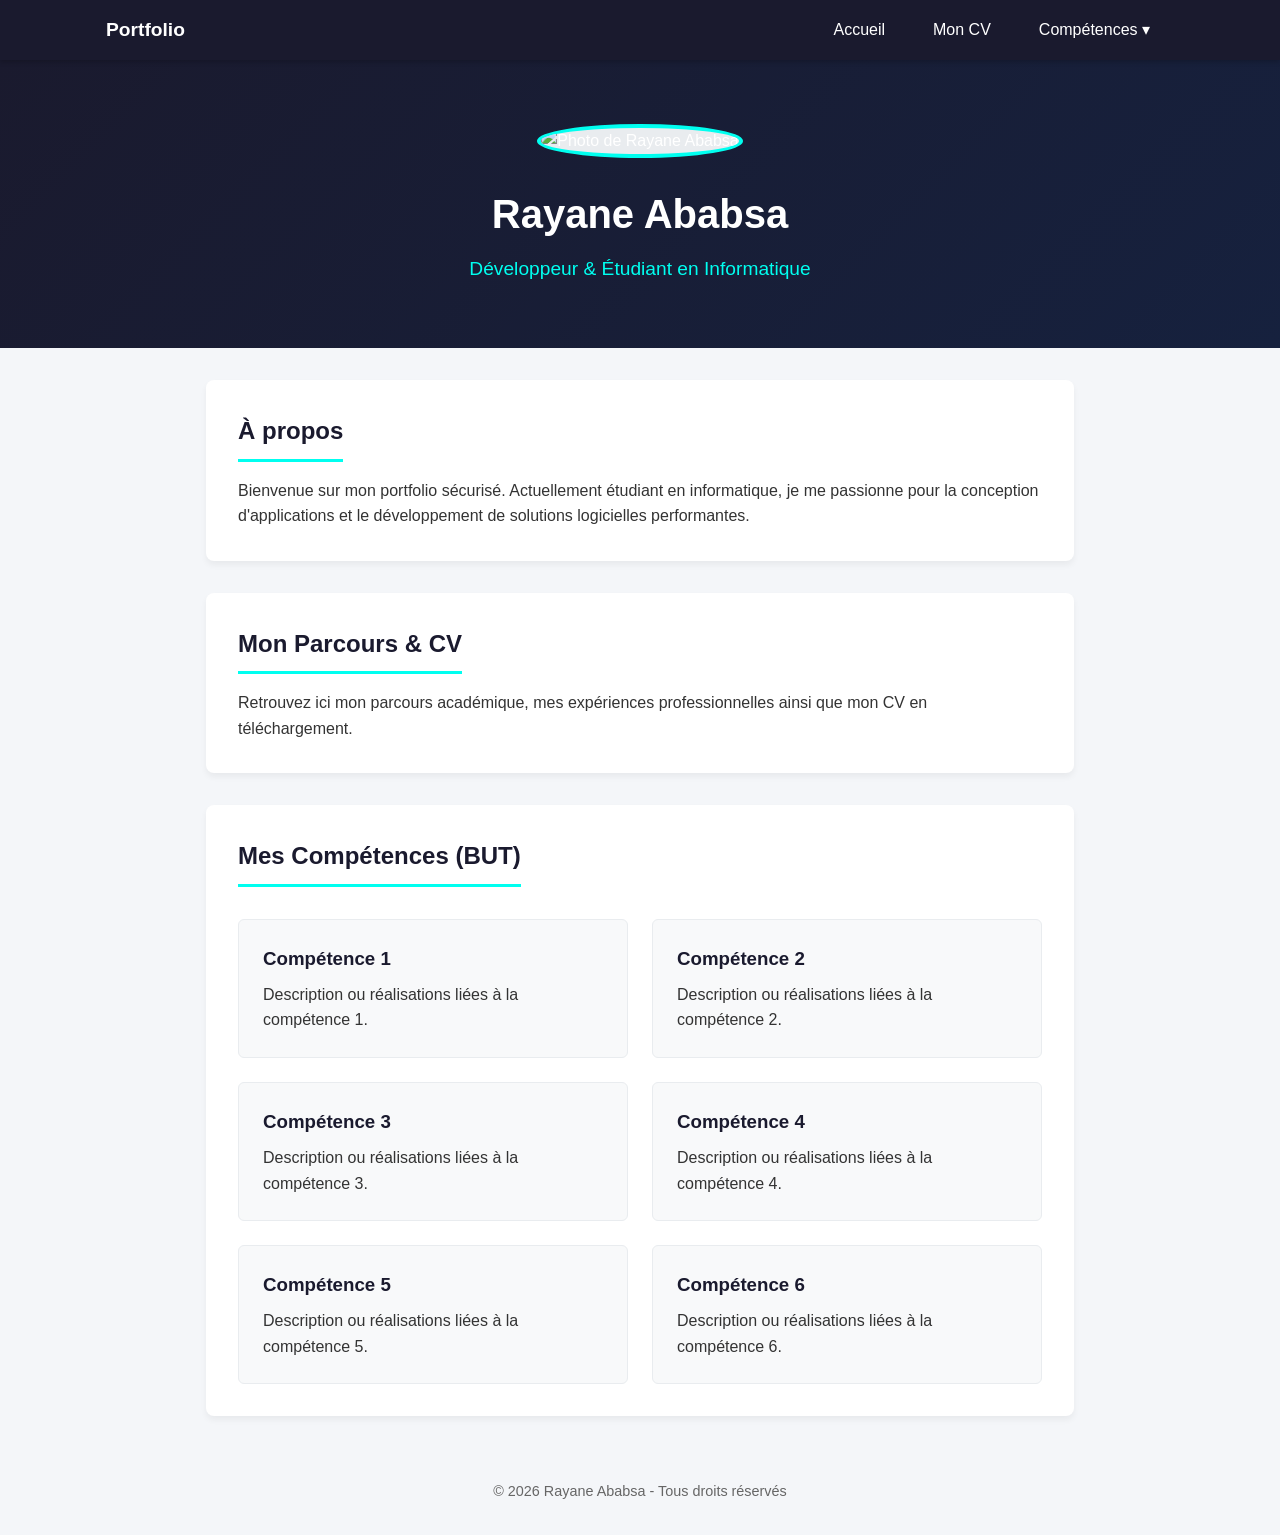
==== index.html @ 8d1926c7 "Add files via upload" ====
<!DOCTYPE html>
<html lang="fr">
<head>
    <meta charset="UTF-8">
    <meta name="viewport" content="width=device-width, initial-scale=1.0">
    <title>Mon Portfolio Sécurisé</title>

    <meta http-equiv="Content-Security-Policy" content="default-src 'self'; style-src 'self' 'unsafe-inline'">

    <style>
        /* --- Styles de base et reset --- */
        * {
            box-sizing: border-box;
            margin: 0;
            padding: 0;
            font-family: 'Segoe UI', Tahoma, Geneva, Verdana, sans-serif;
        }

        body {
            background-color: #f4f6f9;
            color: #333;
            line-height: 1.6;
            padding-top: 60px; /* Espace pour la barre de navigation fixe */
        }

        /* --- Barre de Navigation & Menu Déroulant --- */
        nav {
            background-color: #1a1a2e;
            position: fixed;
            top: 0;
            left: 0;
            width: 100%;
            z-index: 1000;
            box-shadow: 0 2px 5px rgba(0,0,0,0.2);
        }

        .nav-container {
            max-width: 1100px;
            margin: 0 auto;
            display: flex;
            justify-content: space-between;
            align-items: center;
            padding: 0 1rem;
            height: 60px;
        }

        .logo {
            color: #ffffff;
            font-weight: bold;
            font-size: 1.2rem;
            text-decoration: none;
        }

        .nav-links {
            list-style: none;
            display: flex;
            align-items: center;
        }

        .nav-links > li {
            position: relative;
        }

        .nav-links a {
            display: block;
            color: #ffffff;
            text-decoration: none;
            padding: 0 1.5rem;
            line-height: 60px;
            transition: background 0.3s;
        }

        .nav-links a:hover {
            background-color: #252542;
            color: #00fff0;
        }

        /* Style du Menu Déroulant (Dropdown) */
        .dropdown {
            position: relative;
        }

        .dropdown-menu {
            display: none;
            position: absolute;
            top: 100%;
            left: 0;
            background-color: #1a1a2e;
            min-width: 180px;
            list-style: none;
            box-shadow: 0 4px 8px rgba(0,0,0,0.2);
            border-bottom-left-radius: 4px;
            border-bottom-right-radius: 4px;
        }

        .dropdown-menu li a {
            line-height: 45px;
            padding: 0 1rem;
            border-bottom: 1px solid #252542;
        }

        .dropdown-menu li:last-child a {
            border-bottom: none;
        }

        /* Affichage au survol */
        .dropdown:hover .dropdown-menu {
            display: block;
        }

        /* --- En-tête (Header) --- */
        header {
            background: linear-gradient(135deg, #1a1a2e 0%, #16213e 100%);
            color: #ffffff;
            padding: 4rem 1rem;
            text-align: center;
        }

        header h1 {
            font-size: 2.5rem;
            margin-bottom: 0.5rem;
        }

        header p {
            color: #00fff0;
            font-size: 1.2rem;
            font-weight: 500;
        }

        /* --- Conteneur Principal --- */
        .container {
            max-width: 900px;
            margin: 2rem auto;
            padding: 0 1rem;
        }

        /* --- Sections --- */
        section {
            background: #ffffff;
            padding: 2rem;
            margin-bottom: 2rem;
            border-radius: 8px;
            box-shadow: 0 4px 6px rgba(0, 0, 0, 0.05);
        }

        section h2 {
            color: #1a1a2e;
            margin-bottom: 1rem;
            border-bottom: 3px solid #00fff0;
            padding-bottom: 0.5rem;
            display: inline-block;
        }

        /* --- Zone Image de Profil --- */
        .profile-zone {
            text-align: center;
            margin-bottom: 1.5rem;
        }

        .profile-img {
            width: 150px;
            height: 150px;
            border-radius: 50%;
            object-fit: cover;
            border: 4px solid #00fff0;
            background-color: #e9ecef;
        }

        /* --- Grille de Projets / Compétences --- */
        .projects-grid {
            display: grid;
            grid-template-columns: repeat(auto-fit, minmax(280px, 1fr));
            gap: 1.5rem;
            margin-top: 1rem;
        }

        .project-card {
            background: #f8f9fa;
            padding: 1.5rem;
            border-radius: 6px;
            border: 1px solid #e9ecef;
        }

        .project-card h3 {
            color: #1a1a2e;
            margin-bottom: 0.5rem;
        }

        /* --- Footer --- */
        footer {
            text-align: center;
            padding: 2rem;
            color: #666666;
            font-size: 0.9rem;
        }
    </style>
</head>
<body>

    <nav>
        <div class="nav-container">
            <a href="#" class="logo">Portfolio</a>
            <ul class="nav-links">
                <li><a href="#about">Accueil</a></li>
                <li><a href="#cv">Mon CV</a></li>
                <li class="dropdown">
                    <a href="#competences">Compétences ▾</a>
                    <ul class="dropdown-menu">
                        <li><a href="#comp1">Compétence 1</a></li>
                        <li><a href="#comp2">Compétence 2</a></li>
                        <li><a href="#comp3">Compétence 3</a></li>
                        <li><a href="#comp4">Compétence 4</a></li>
                        <li><a href="#comp5">Compétence 5</a></li>
                        <li><a href="#comp6">Compétence 6</a></li>
                    </ul>
                </li>
            </ul>
        </div>
    </nav>

    <header>
        <div class="profile-zone">
            <img src="avatar.png" alt="Photo de Rayane Ababsa" class="profile-img">
        </div>
        <h1>Rayane Ababsa</h1>
        <p>Développeur & Étudiant en Informatique</p>
    </header>

    <div class="container">
        
        <section id="about">
            <h2>À propos</h2>
            <p>Bienvenue sur mon portfolio sécurisé. Actuellement étudiant en informatique, je me passionne pour la conception d'applications et le développement de solutions logicielles performantes.</p>
        </section>

        <section id="cv">
            <h2>Mon Parcours & CV</h2>
            <p>Retrouvez ici mon parcours académique, mes expériences professionnelles ainsi que mon CV en téléchargement.</p>
        </section>

        <section id="competences">
            <h2>Mes Compétences (BUT)</h2>
            <div class="projects-grid">
                <div id="comp1" class="project-card">
                    <h3>Compétence 1</h3>
                    <p>Description ou réalisations liées à la compétence 1.</p>
                </div>
                <div id="comp2" class="project-card">
                    <h3>Compétence 2</h3>
                    <p>Description ou réalisations liées à la compétence 2.</p>
                </div>
                <div id="comp3" class="project-card">
                    <h3>Compétence 3</h3>
                    <p>Description ou réalisations liées à la compétence 3.</p>
                </div>
                <div id="comp4" class="project-card">
                    <h3>Compétence 4</h3>
                    <p>Description ou réalisations liées à la compétence 4.</p>
                </div>
                <div id="comp5" class="project-card">
                    <h3>Compétence 5</h3>
                    <p>Description ou réalisations liées à la compétence 5.</p>
                </div>
                <div id="comp6" class="project-card">
                    <h3>Compétence 6</h3>
                    <p>Description ou réalisations liées à la compétence 6.</p>
                </div>
            </div>
        </section>

    </div>

    <footer>
        <p>&copy; 2026 Rayane Ababsa - Tous droits réservés</p>
    </footer>

</body>
</html>
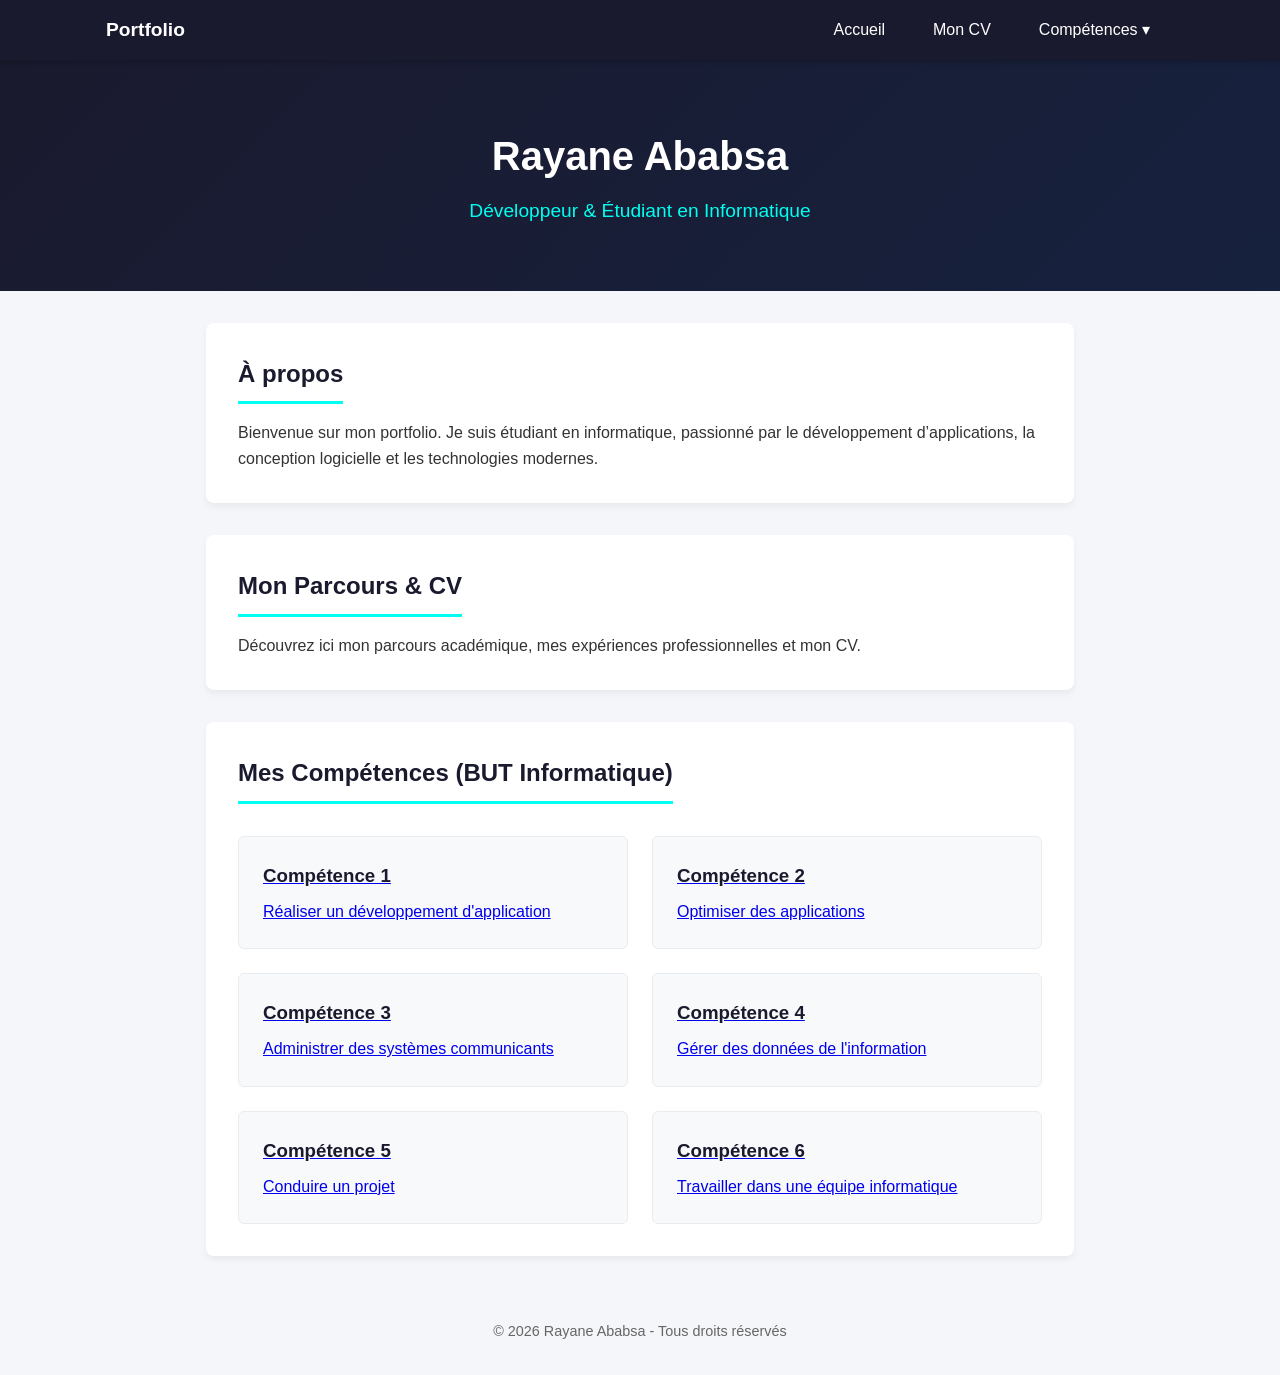
==== commit db9bcbf2: "Update index.html" ====
--- a/index.html
+++ b/index.html
@@ -3,12 +3,11 @@
 <head>
     <meta charset="UTF-8">
     <meta name="viewport" content="width=device-width, initial-scale=1.0">
-    <title>Mon Portfolio Sécurisé</title>
+    <title>Mon Portfolio</title>
 
     <meta http-equiv="Content-Security-Policy" content="default-src 'self'; style-src 'self' 'unsafe-inline'">
 
     <style>
-        /* --- Styles de base et reset --- */
         * {
             box-sizing: border-box;
             margin: 0;
@@ -20,10 +19,10 @@
             background-color: #f4f6f9;
             color: #333;
             line-height: 1.6;
-            padding-top: 60px; /* Espace pour la barre de navigation fixe */
-        }
-
-        /* --- Barre de Navigation & Menu Déroulant --- */
+            padding-top: 60px;
+        }
+
+        /* NAVBAR */
         nav {
             background-color: #1a1a2e;
             position: fixed;
@@ -75,11 +74,7 @@
             color: #00fff0;
         }
 
-        /* Style du Menu Déroulant (Dropdown) */
-        .dropdown {
-            position: relative;
-        }
-
+        /* DROPDOWN */
         .dropdown-menu {
             display: none;
             position: absolute;
@@ -93,22 +88,17 @@
             border-bottom-right-radius: 4px;
         }
 
+        .dropdown:hover .dropdown-menu {
+            display: block;
+        }
+
         .dropdown-menu li a {
             line-height: 45px;
             padding: 0 1rem;
             border-bottom: 1px solid #252542;
         }
 
-        .dropdown-menu li:last-child a {
-            border-bottom: none;
-        }
-
-        /* Affichage au survol */
-        .dropdown:hover .dropdown-menu {
-            display: block;
-        }
-
-        /* --- En-tête (Header) --- */
+        /* HEADER */
         header {
             background: linear-gradient(135deg, #1a1a2e 0%, #16213e 100%);
             color: #ffffff;
@@ -127,14 +117,14 @@
             font-weight: 500;
         }
 
-        /* --- Conteneur Principal --- */
+        /* CONTAINER */
         .container {
             max-width: 900px;
             margin: 2rem auto;
             padding: 0 1rem;
         }
 
-        /* --- Sections --- */
+        /* SECTIONS */
         section {
             background: #ffffff;
             padding: 2rem;
@@ -151,25 +141,10 @@
             display: inline-block;
         }
 
-        /* --- Zone Image de Profil --- */
-        .profile-zone {
-            text-align: center;
-            margin-bottom: 1.5rem;
-        }
-
-        .profile-img {
-            width: 150px;
-            height: 150px;
-            border-radius: 50%;
-            object-fit: cover;
-            border: 4px solid #00fff0;
-            background-color: #e9ecef;
-        }
-
-        /* --- Grille de Projets / Compétences --- */
+        /* COMPETENCE CARDS */
         .projects-grid {
             display: grid;
-            grid-template-columns: repeat(auto-fit, minmax(280px, 1fr));
+            grid-template-columns: repeat(auto-fit, minmax(260px, 1fr));
             gap: 1.5rem;
             margin-top: 1rem;
         }
@@ -179,6 +154,14 @@
             padding: 1.5rem;
             border-radius: 6px;
             border: 1px solid #e9ecef;
+            transition: transform 0.2s, box-shadow 0.2s;
+            cursor: pointer;
+        }
+
+        .project-card:hover {
+            transform: translateY(-5px);
+            box-shadow: 0 6px 12px rgba(0,0,0,0.1);
+            border-color: #00fff0;
         }
 
         .project-card h3 {
@@ -186,7 +169,12 @@
             margin-bottom: 0.5rem;
         }
 
-        /* --- Footer --- */
+        .project-card a {
+            text-decoration: none;
+            color: inherit;
+        }
+
+        /* FOOTER */
         footer {
             text-align: center;
             padding: 2rem;
@@ -195,6 +183,7 @@
         }
     </style>
 </head>
+
 <body>
 
     <nav>
@@ -206,12 +195,12 @@
                 <li class="dropdown">
                     <a href="#competences">Compétences ▾</a>
                     <ul class="dropdown-menu">
-                        <li><a href="#comp1">Compétence 1</a></li>
-                        <li><a href="#comp2">Compétence 2</a></li>
-                        <li><a href="#comp3">Compétence 3</a></li>
-                        <li><a href="#comp4">Compétence 4</a></li>
-                        <li><a href="#comp5">Compétence 5</a></li>
-                        <li><a href="#comp6">Compétence 6</a></li>
+                        <li><a href="competence1.html">Compétence 1</a></li>
+                        <li><a href="competence2.html">Compétence 2</a></li>
+                        <li><a href="competence3.html">Compétence 3</a></li>
+                        <li><a href="competence4.html">Compétence 4</a></li>
+                        <li><a href="competence5.html">Compétence 5</a></li>
+                        <li><a href="competence6.html">Compétence 6</a></li>
                     </ul>
                 </li>
             </ul>
@@ -219,52 +208,57 @@
     </nav>
 
     <header>
-        <div class="profile-zone">
-            <img src="avatar.png" alt="Photo de Rayane Ababsa" class="profile-img">
-        </div>
         <h1>Rayane Ababsa</h1>
         <p>Développeur & Étudiant en Informatique</p>
     </header>
 
     <div class="container">
-        
+
         <section id="about">
             <h2>À propos</h2>
-            <p>Bienvenue sur mon portfolio sécurisé. Actuellement étudiant en informatique, je me passionne pour la conception d'applications et le développement de solutions logicielles performantes.</p>
+            <p>Bienvenue sur mon portfolio. Je suis étudiant en informatique, passionné par le développement d’applications, la conception logicielle et les technologies modernes.</p>
         </section>
 
         <section id="cv">
             <h2>Mon Parcours & CV</h2>
-            <p>Retrouvez ici mon parcours académique, mes expériences professionnelles ainsi que mon CV en téléchargement.</p>
+            <p>Découvrez ici mon parcours académique, mes expériences professionnelles et mon CV.</p>
         </section>
 
         <section id="competences">
-            <h2>Mes Compétences (BUT)</h2>
+            <h2>Mes Compétences (BUT Informatique)</h2>
+
             <div class="projects-grid">
-                <div id="comp1" class="project-card">
+
+                <a href="competence1.html" class="project-card">
                     <h3>Compétence 1</h3>
-                    <p>Description ou réalisations liées à la compétence 1.</p>
-                </div>
-                <div id="comp2" class="project-card">
+                    <p>Réaliser un développement d'application</p>
+                </a>
+
+                <a href="competence2.html" class="project-card">
                     <h3>Compétence 2</h3>
-                    <p>Description ou réalisations liées à la compétence 2.</p>
-                </div>
-                <div id="comp3" class="project-card">
+                    <p>Optimiser des applications</p>
+                </a>
+
+                <a href="competence3.html" class="project-card">
                     <h3>Compétence 3</h3>
-                    <p>Description ou réalisations liées à la compétence 3.</p>
-                </div>
-                <div id="comp4" class="project-card">
+                    <p>Administrer des systèmes communicants</p>
+                </a>
+
+                <a href="competence4.html" class="project-card">
                     <h3>Compétence 4</h3>
-                    <p>Description ou réalisations liées à la compétence 4.</p>
-                </div>
-                <div id="comp5" class="project-card">
+                    <p>Gérer des données de l'information</p>
+                </a>
+
+                <a href="competence5.html" class="project-card">
                     <h3>Compétence 5</h3>
-                    <p>Description ou réalisations liées à la compétence 5.</p>
-                </div>
-                <div id="comp6" class="project-card">
+                    <p>Conduire un projet</p>
+                </a>
+
+                <a href="competence6.html" class="project-card">
                     <h3>Compétence 6</h3>
-                    <p>Description ou réalisations liées à la compétence 6.</p>
-                </div>
+                    <p>Travailler dans une équipe informatique</p>
+                </a>
+
             </div>
         </section>
 
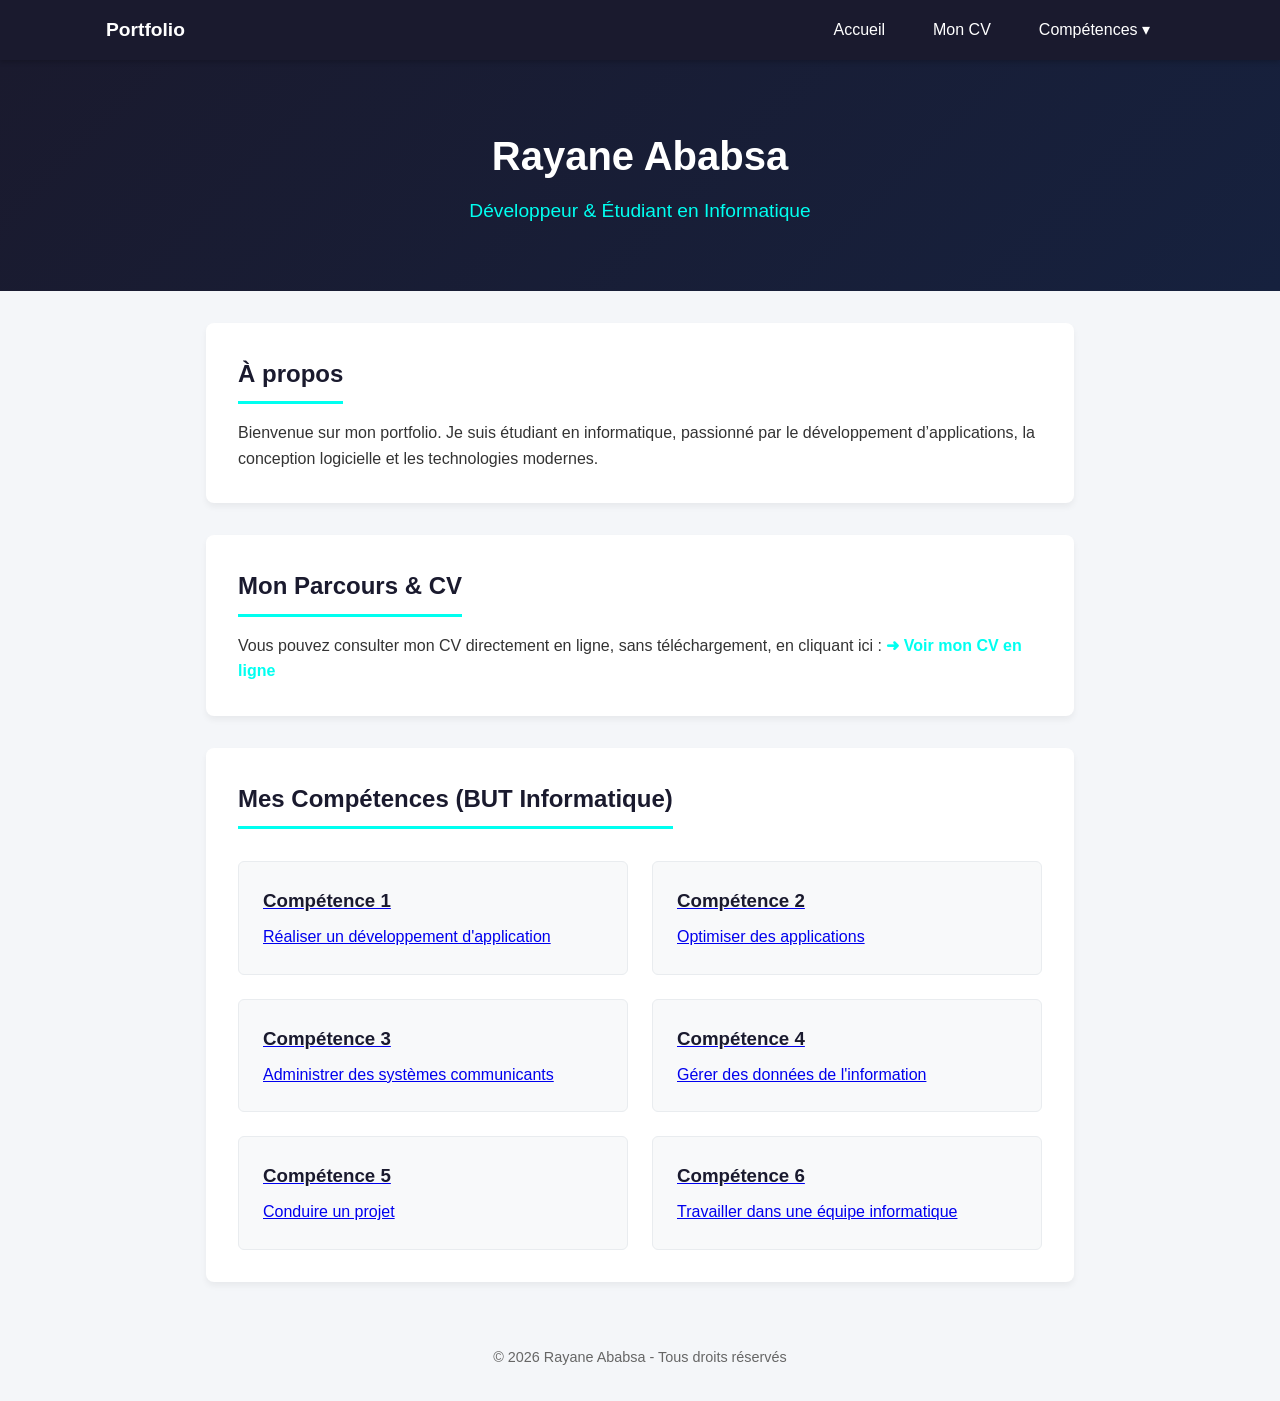
==== commit 92eed043: "Update index.html" ====
--- a/index.html
+++ b/index.html
@@ -191,7 +191,7 @@
             <a href="#" class="logo">Portfolio</a>
             <ul class="nav-links">
                 <li><a href="#about">Accueil</a></li>
-                <li><a href="#cv">Mon CV</a></li>
+                <li><a href="cv.html">Mon CV</a></li>
                 <li class="dropdown">
                     <a href="#competences">Compétences ▾</a>
                     <ul class="dropdown-menu">
@@ -218,11 +218,16 @@
             <h2>À propos</h2>
             <p>Bienvenue sur mon portfolio. Je suis étudiant en informatique, passionné par le développement d’applications, la conception logicielle et les technologies modernes.</p>
         </section>
-
-        <section id="cv">
-            <h2>Mon Parcours & CV</h2>
-            <p>Découvrez ici mon parcours académique, mes expériences professionnelles et mon CV.</p>
-        </section>
+<section id="cv">
+    <h2>Mon Parcours & CV</h2>
+    <p>
+        Vous pouvez consulter mon CV directement en ligne, sans téléchargement, en cliquant ici :
+        <a href="cv.html" style="color:#00fff0; font-weight:bold; text-decoration:none;">
+            ➜ Voir mon CV en ligne
+        </a>
+    </p>
+</section>
+
 
         <section id="competences">
             <h2>Mes Compétences (BUT Informatique)</h2>
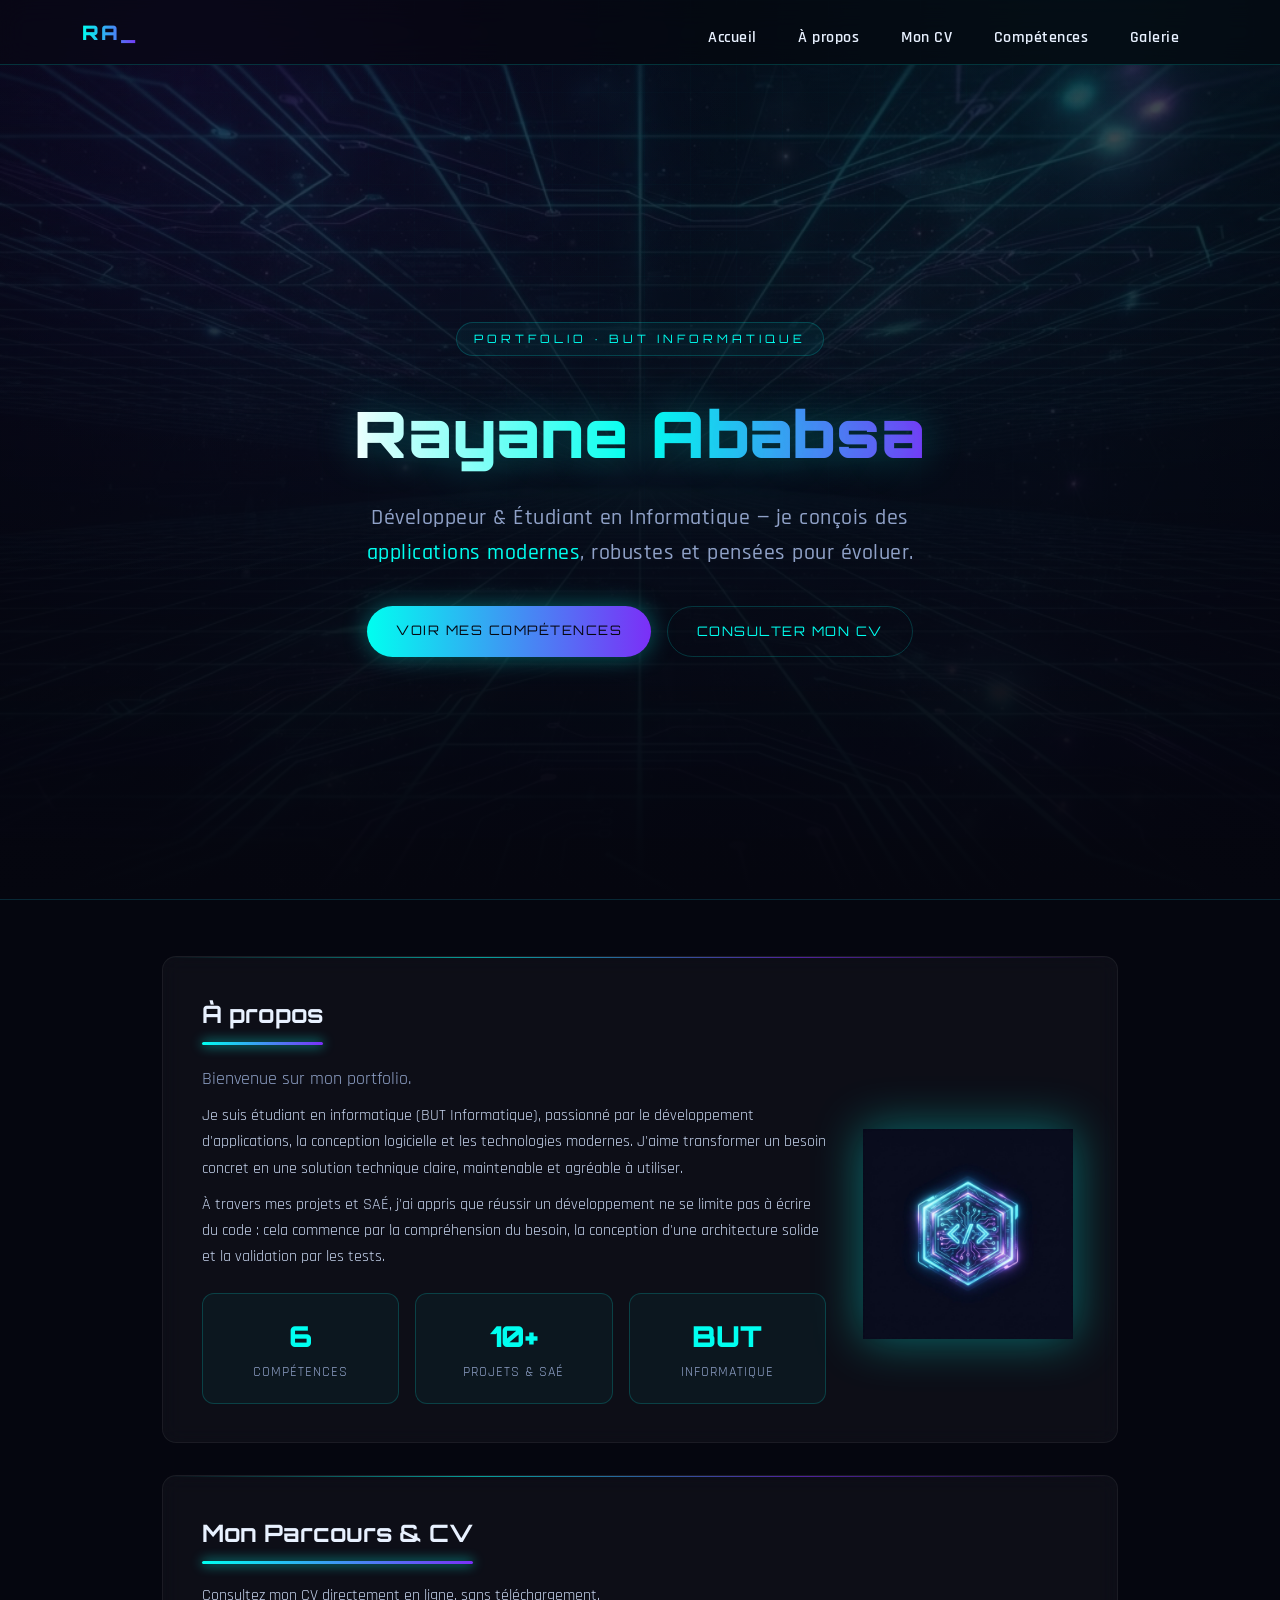
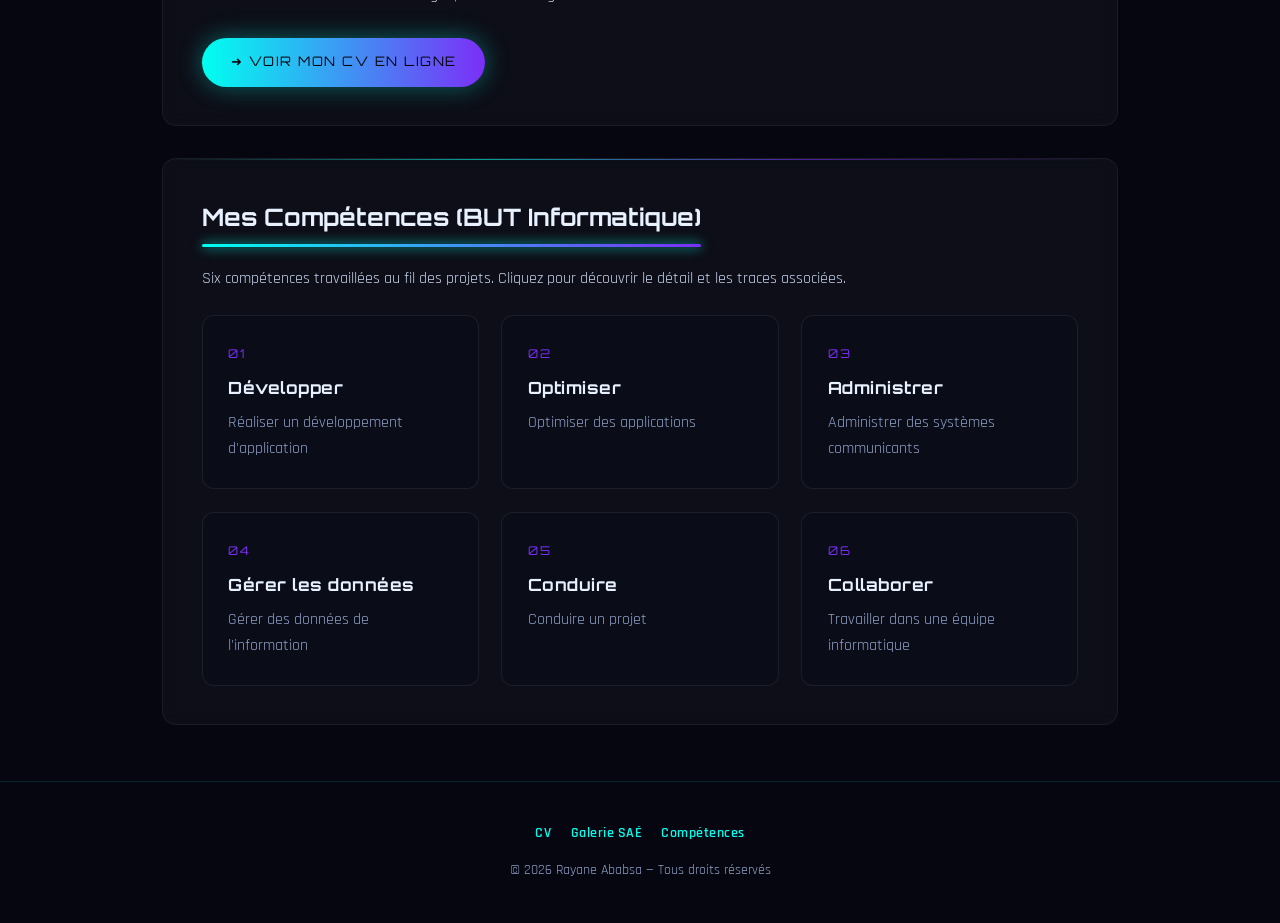
==== commit 37c0ace0: "Redesign portfolio with futuristic style, shared stylesheet, imagery, and deploy config" ====
--- a/index.html
+++ b/index.html
@@ -1,277 +1,131 @@
-<!DOCTYPE html>
-<html lang="fr">
-<head>
-    <meta charset="UTF-8">
-    <meta name="viewport" content="width=device-width, initial-scale=1.0">
-    <title>Mon Portfolio</title>
-
-    <meta http-equiv="Content-Security-Policy" content="default-src 'self'; style-src 'self' 'unsafe-inline'">
-
-    <style>
-        * {
-            box-sizing: border-box;
-            margin: 0;
-            padding: 0;
-            font-family: 'Segoe UI', Tahoma, Geneva, Verdana, sans-serif;
-        }
-
-        body {
-            background-color: #f4f6f9;
-            color: #333;
-            line-height: 1.6;
-            padding-top: 60px;
-        }
-
-        /* NAVBAR */
-        nav {
-            background-color: #1a1a2e;
-            position: fixed;
-            top: 0;
-            left: 0;
-            width: 100%;
-            z-index: 1000;
-            box-shadow: 0 2px 5px rgba(0,0,0,0.2);
-        }
-
-        .nav-container {
-            max-width: 1100px;
-            margin: 0 auto;
-            display: flex;
-            justify-content: space-between;
-            align-items: center;
-            padding: 0 1rem;
-            height: 60px;
-        }
-
-        .logo {
-            color: #ffffff;
-            font-weight: bold;
-            font-size: 1.2rem;
-            text-decoration: none;
-        }
-
-        .nav-links {
-            list-style: none;
-            display: flex;
-            align-items: center;
-        }
-
-        .nav-links > li {
-            position: relative;
-        }
-
-        .nav-links a {
-            display: block;
-            color: #ffffff;
-            text-decoration: none;
-            padding: 0 1.5rem;
-            line-height: 60px;
-            transition: background 0.3s;
-        }
-
-        .nav-links a:hover {
-            background-color: #252542;
-            color: #00fff0;
-        }
-
-        /* DROPDOWN */
-        .dropdown-menu {
-            display: none;
-            position: absolute;
-            top: 100%;
-            left: 0;
-            background-color: #1a1a2e;
-            min-width: 180px;
-            list-style: none;
-            box-shadow: 0 4px 8px rgba(0,0,0,0.2);
-            border-bottom-left-radius: 4px;
-            border-bottom-right-radius: 4px;
-        }
-
-        .dropdown:hover .dropdown-menu {
-            display: block;
-        }
-
-        .dropdown-menu li a {
-            line-height: 45px;
-            padding: 0 1rem;
-            border-bottom: 1px solid #252542;
-        }
-
-        /* HEADER */
-        header {
-            background: linear-gradient(135deg, #1a1a2e 0%, #16213e 100%);
-            color: #ffffff;
-            padding: 4rem 1rem;
-            text-align: center;
-        }
-
-        header h1 {
-            font-size: 2.5rem;
-            margin-bottom: 0.5rem;
-        }
-
-        header p {
-            color: #00fff0;
-            font-size: 1.2rem;
-            font-weight: 500;
-        }
-
-        /* CONTAINER */
-        .container {
-            max-width: 900px;
-            margin: 2rem auto;
-            padding: 0 1rem;
-        }
-
-        /* SECTIONS */
-        section {
-            background: #ffffff;
-            padding: 2rem;
-            margin-bottom: 2rem;
-            border-radius: 8px;
-            box-shadow: 0 4px 6px rgba(0, 0, 0, 0.05);
-        }
-
-        section h2 {
-            color: #1a1a2e;
-            margin-bottom: 1rem;
-            border-bottom: 3px solid #00fff0;
-            padding-bottom: 0.5rem;
-            display: inline-block;
-        }
-
-        /* COMPETENCE CARDS */
-        .projects-grid {
-            display: grid;
-            grid-template-columns: repeat(auto-fit, minmax(260px, 1fr));
-            gap: 1.5rem;
-            margin-top: 1rem;
-        }
-
-        .project-card {
-            background: #f8f9fa;
-            padding: 1.5rem;
-            border-radius: 6px;
-            border: 1px solid #e9ecef;
-            transition: transform 0.2s, box-shadow 0.2s;
-            cursor: pointer;
-        }
-
-        .project-card:hover {
-            transform: translateY(-5px);
-            box-shadow: 0 6px 12px rgba(0,0,0,0.1);
-            border-color: #00fff0;
-        }
-
-        .project-card h3 {
-            color: #1a1a2e;
-            margin-bottom: 0.5rem;
-        }
-
-        .project-card a {
-            text-decoration: none;
-            color: inherit;
-        }
-
-        /* FOOTER */
-        footer {
-            text-align: center;
-            padding: 2rem;
-            color: #666666;
-            font-size: 0.9rem;
-        }
-    </style>
-</head>
-
-<body>
-
-    <nav>
-        <div class="nav-container">
-            <a href="#" class="logo">Portfolio</a>
-            <ul class="nav-links">
-                <li><a href="#about">Accueil</a></li>
-                <li><a href="cv.html">Mon CV</a></li>
-                <li class="dropdown">
-                    <a href="#competences">Compétences ▾</a>
-                    <ul class="dropdown-menu">
-                        <li><a href="competence1.html">Compétence 1</a></li>
-                        <li><a href="competence2.html">Compétence 2</a></li>
-                        <li><a href="competence3.html">Compétence 3</a></li>
-                        <li><a href="competence4.html">Compétence 4</a></li>
-                        <li><a href="competence5.html">Compétence 5</a></li>
-                        <li><a href="competence6.html">Compétence 6</a></li>
-                    </ul>
-                </li>
-            </ul>
-        </div>
-    </nav>
-
-    <header>
-        <h1>Rayane Ababsa</h1>
-        <p>Développeur & Étudiant en Informatique</p>
-    </header>
-
-    <div class="container">
-
-        <section id="about">
-            <h2>À propos</h2>
-            <p>Bienvenue sur mon portfolio. Je suis étudiant en informatique, passionné par le développement d’applications, la conception logicielle et les technologies modernes.</p>
-        </section>
-<section id="cv">
-    <h2>Mon Parcours & CV</h2>
-    <p>
-        Vous pouvez consulter mon CV directement en ligne, sans téléchargement, en cliquant ici :
-        <a href="cv.html" style="color:#00fff0; font-weight:bold; text-decoration:none;">
-            ➜ Voir mon CV en ligne
-        </a>
-    </p>
-</section>
-
-
-        <section id="competences">
-            <h2>Mes Compétences (BUT Informatique)</h2>
-
-            <div class="projects-grid">
-
-                <a href="competence1.html" class="project-card">
-                    <h3>Compétence 1</h3>
-                    <p>Réaliser un développement d'application</p>
-                </a>
-
-                <a href="competence2.html" class="project-card">
-                    <h3>Compétence 2</h3>
-                    <p>Optimiser des applications</p>
-                </a>
-
-                <a href="competence3.html" class="project-card">
-                    <h3>Compétence 3</h3>
-                    <p>Administrer des systèmes communicants</p>
-                </a>
-
-                <a href="competence4.html" class="project-card">
-                    <h3>Compétence 4</h3>
-                    <p>Gérer des données de l'information</p>
-                </a>
-
-                <a href="competence5.html" class="project-card">
-                    <h3>Compétence 5</h3>
-                    <p>Conduire un projet</p>
-                </a>
-
-                <a href="competence6.html" class="project-card">
-                    <h3>Compétence 6</h3>
-                    <p>Travailler dans une équipe informatique</p>
-                </a>
-
-            </div>
-        </section>
-
-    </div>
-
-    <footer>
-        <p>&copy; 2026 Rayane Ababsa - Tous droits réservés</p>
-    </footer>
-
-</body>
-</html>
+<!DOCTYPE html>
+<html lang="fr">
+<head>
+    <meta charset="UTF-8">
+    <meta name="viewport" content="width=device-width, initial-scale=1.0">
+    <title>Rayane Ababsa — Portfolio | Développeur & Étudiant en Informatique</title>
+    <meta name="description" content="Portfolio de Rayane Ababsa, étudiant en BUT Informatique passionné par le développement d'applications, l'optimisation et les technologies modernes.">
+    <meta name="theme-color" content="#05060f">
+    <meta name="author" content="Rayane Ababsa">
+
+    <meta property="og:title" content="Rayane Ababsa — Portfolio">
+    <meta property="og:description" content="Développeur & Étudiant en Informatique — projets, compétences et CV.">
+    <meta property="og:type" content="website">
+
+    <link rel="stylesheet" href="style.css">
+</head>
+
+<body>
+
+    <nav>
+        <div class="nav-container">
+            <a href="index.html" class="logo">RA_</a>
+            <ul class="nav-links">
+                <li><a href="#hero">Accueil</a></li>
+                <li><a href="#about">À propos</a></li>
+                <li><a href="cv.html">Mon CV</a></li>
+                <li class="dropdown">
+                    <a href="#competences">Compétences</a>
+                    <ul class="dropdown-menu">
+                        <li><a href="competence1.html">1 · Développer</a></li>
+                        <li><a href="competence2.html">2 · Optimiser</a></li>
+                        <li><a href="competence3.html">3 · Administrer</a></li>
+                        <li><a href="competence4.html">4 · Gérer les données</a></li>
+                        <li><a href="competence5.html">5 · Conduire un projet</a></li>
+                        <li><a href="competence6.html">6 · Travailler en équipe</a></li>
+                    </ul>
+                </li>
+                <li><a href="trace.html">Galerie</a></li>
+            </ul>
+        </div>
+    </nav>
+
+    <header class="hero" id="hero">
+        <span class="eyebrow">Portfolio · BUT Informatique</span>
+        <h1>Rayane Ababsa</h1>
+        <p class="subtitle">Développeur &amp; Étudiant en Informatique — je conçois des <span class="accent">applications modernes</span>, robustes et pensées pour évoluer.</p>
+        <div class="hero-cta">
+            <a href="#competences" class="btn btn-primary">Voir mes compétences</a>
+            <a href="cv.html" class="btn btn-ghost">Consulter mon CV</a>
+        </div>
+    </header>
+
+    <div class="container">
+
+        <section id="about" class="reveal">
+            <h2>À propos</h2>
+            <div class="about-flex">
+                <div class="about-text">
+                    <p class="lead">Bienvenue sur mon portfolio.</p>
+                    <p>Je suis étudiant en informatique (BUT Informatique), passionné par le développement d'applications, la conception logicielle et les technologies modernes. J'aime transformer un besoin concret en une solution technique claire, maintenable et agréable à utiliser.</p>
+                    <p>À travers mes projets et SAÉ, j'ai appris que réussir un développement ne se limite pas à écrire du code : cela commence par la compréhension du besoin, la conception d'une architecture solide et la validation par les tests.</p>
+                    <div class="stats">
+                        <div class="stat"><div class="num">6</div><div class="lbl">Compétences</div></div>
+                        <div class="stat"><div class="num">10+</div><div class="lbl">Projets &amp; SAÉ</div></div>
+                        <div class="stat"><div class="num">BUT</div><div class="lbl">Informatique</div></div>
+                    </div>
+                </div>
+                <div class="about-media">
+                    <img src="assets/avatar-tech.png" alt="Emblème futuriste représentant le développement logiciel">
+                </div>
+            </div>
+        </section>
+
+        <section id="cv" class="reveal">
+            <h2>Mon Parcours &amp; CV</h2>
+            <p>Consultez mon CV directement en ligne, sans téléchargement.</p>
+            <a href="cv.html" class="btn btn-primary" style="margin-top:1.2rem;">➜ Voir mon CV en ligne</a>
+        </section>
+
+        <section id="competences" class="reveal">
+            <h2>Mes Compétences (BUT Informatique)</h2>
+            <p>Six compétences travaillées au fil des projets. Cliquez pour découvrir le détail et les traces associées.</p>
+
+            <div class="projects-grid">
+                <a href="competence1.html" class="project-card">
+                    <span class="num-tag">01</span>
+                    <h3>Développer</h3>
+                    <p>Réaliser un développement d'application</p>
+                </a>
+                <a href="competence2.html" class="project-card">
+                    <span class="num-tag">02</span>
+                    <h3>Optimiser</h3>
+                    <p>Optimiser des applications</p>
+                </a>
+                <a href="competence3.html" class="project-card">
+                    <span class="num-tag">03</span>
+                    <h3>Administrer</h3>
+                    <p>Administrer des systèmes communicants</p>
+                </a>
+                <a href="competence4.html" class="project-card">
+                    <span class="num-tag">04</span>
+                    <h3>Gérer les données</h3>
+                    <p>Gérer des données de l'information</p>
+                </a>
+                <a href="competence5.html" class="project-card">
+                    <span class="num-tag">05</span>
+                    <h3>Conduire</h3>
+                    <p>Conduire un projet</p>
+                </a>
+                <a href="competence6.html" class="project-card">
+                    <span class="num-tag">06</span>
+                    <h3>Collaborer</h3>
+                    <p>Travailler dans une équipe informatique</p>
+                </a>
+            </div>
+        </section>
+
+    </div>
+
+    <footer>
+        <div class="socials">
+            <a href="cv.html">CV</a>
+            <a href="trace.html">Galerie SAÉ</a>
+            <a href="#competences">Compétences</a>
+        </div>
+        <p>&copy; 2026 Rayane Ababsa — Tous droits réservés</p>
+    </footer>
+
+    <script src="script.js"></script>
+</body>
+</html>
--- a/style.css
+++ b/style.css
@@ -0,0 +1,530 @@
+/* =========================================================
+   PORTFOLIO RAYANE ABABSA — THEME FUTURISTE
+   Feuille de style partagée par toutes les pages
+   ========================================================= */
+
+@import url('https://fonts.googleapis.com/css2?family=Orbitron:wght@500;700;900&family=Rajdhani:wght@400;500;600;700&display=swap');
+
+:root {
+    --bg:        #05060f;
+    --bg-2:      #0a0c1c;
+    --panel:     rgba(255, 255, 255, 0.035);
+    --panel-brd: rgba(0, 255, 240, 0.18);
+    --cyan:      #00fff0;
+    --purple:    #7b2ff7;
+    --pink:      #ff2bd6;
+    --text:      #e8f1ff;
+    --muted:     #8fa1c7;
+    --radius:    14px;
+    --nav-h:     64px;
+}
+
+* {
+    box-sizing: border-box;
+    margin: 0;
+    padding: 0;
+    font-family: 'Rajdhani', 'Segoe UI', Tahoma, sans-serif;
+}
+
+html { scroll-behavior: smooth; }
+
+body {
+    background-color: var(--bg);
+    background-image:
+        radial-gradient(circle at 15% 10%, rgba(123, 47, 247, 0.18), transparent 40%),
+        radial-gradient(circle at 85% 0%, rgba(0, 255, 240, 0.12), transparent 45%),
+        linear-gradient(180deg, var(--bg) 0%, var(--bg-2) 100%);
+    background-attachment: fixed;
+    color: var(--text);
+    line-height: 1.65;
+    padding-top: var(--nav-h);
+    min-height: 100vh;
+    overflow-x: hidden;
+}
+
+/* Fond grille animée subtile */
+body::before {
+    content: "";
+    position: fixed;
+    inset: 0;
+    z-index: -1;
+    background-image:
+        linear-gradient(rgba(0, 255, 240, 0.04) 1px, transparent 1px),
+        linear-gradient(90deg, rgba(0, 255, 240, 0.04) 1px, transparent 1px);
+    background-size: 46px 46px;
+    mask-image: radial-gradient(circle at 50% 30%, #000 0%, transparent 80%);
+    -webkit-mask-image: radial-gradient(circle at 50% 30%, #000 0%, transparent 80%);
+    animation: gridpan 24s linear infinite;
+}
+
+@keyframes gridpan {
+    from { background-position: 0 0, 0 0; }
+    to   { background-position: 46px 46px, 46px 46px; }
+}
+
+a { color: var(--cyan); }
+
+/* ================= NAVBAR ================= */
+nav {
+    background: rgba(5, 6, 15, 0.72);
+    backdrop-filter: blur(14px);
+    -webkit-backdrop-filter: blur(14px);
+    border-bottom: 1px solid var(--panel-brd);
+    position: fixed;
+    top: 0;
+    left: 0;
+    width: 100%;
+    z-index: 1000;
+}
+
+.nav-container {
+    max-width: 1160px;
+    margin: 0 auto;
+    display: flex;
+    justify-content: space-between;
+    align-items: center;
+    padding: 0 1.4rem;
+    height: var(--nav-h);
+}
+
+.logo {
+    font-family: 'Orbitron', sans-serif;
+    font-weight: 900;
+    font-size: 1.25rem;
+    letter-spacing: 2px;
+    text-decoration: none;
+    background: linear-gradient(90deg, var(--cyan), var(--purple));
+    -webkit-background-clip: text;
+    background-clip: text;
+    -webkit-text-fill-color: transparent;
+}
+
+.nav-links {
+    list-style: none;
+    display: flex;
+    align-items: center;
+    gap: 0.3rem;
+}
+
+.nav-links > li { position: relative; }
+
+.nav-links a {
+    display: block;
+    color: var(--text);
+    text-decoration: none;
+    padding: 0 1.15rem;
+    line-height: var(--nav-h);
+    font-weight: 600;
+    letter-spacing: 0.5px;
+    transition: color 0.25s;
+}
+
+.nav-links a:hover { color: var(--cyan); }
+
+.nav-links > li > a::after {
+    content: "";
+    display: block;
+    height: 2px;
+    width: 0;
+    margin: -14px auto 0;
+    background: linear-gradient(90deg, var(--cyan), var(--purple));
+    transition: width 0.3s;
+    box-shadow: 0 0 8px var(--cyan);
+}
+.nav-links > li > a:hover::after { width: 60%; }
+
+/* DROPDOWN */
+.dropdown-menu {
+    display: none;
+    position: absolute;
+    top: 100%;
+    left: 0;
+    background: rgba(10, 12, 28, 0.96);
+    backdrop-filter: blur(14px);
+    -webkit-backdrop-filter: blur(14px);
+    min-width: 210px;
+    list-style: none;
+    border: 1px solid var(--panel-brd);
+    border-radius: 10px;
+    overflow: hidden;
+    box-shadow: 0 10px 30px rgba(0, 0, 0, 0.5);
+}
+.dropdown:hover .dropdown-menu { display: block; }
+.dropdown-menu li a {
+    line-height: 46px;
+    padding: 0 1.1rem;
+    border-bottom: 1px solid rgba(255, 255, 255, 0.05);
+}
+.dropdown-menu li a::after { display: none; }
+.dropdown-menu li:last-child a { border-bottom: none; }
+.dropdown-menu li a:hover { background: rgba(0, 255, 240, 0.08); }
+
+/* ================= HEADER / HERO ================= */
+header {
+    position: relative;
+    padding: 6rem 1.4rem 5rem;
+    text-align: center;
+    overflow: hidden;
+    border-bottom: 1px solid rgba(0, 255, 240, 0.12);
+}
+
+.hero {
+    min-height: calc(100vh - var(--nav-h));
+    display: flex;
+    flex-direction: column;
+    align-items: center;
+    justify-content: center;
+}
+
+header::before {
+    content: "";
+    position: absolute;
+    inset: 0;
+    background: url('assets/hero-bg.png') center/cover no-repeat;
+    opacity: 0.35;
+    z-index: -1;
+}
+header::after {
+    content: "";
+    position: absolute;
+    inset: 0;
+    background: linear-gradient(180deg, rgba(5,6,15,0.3) 0%, var(--bg) 100%);
+    z-index: -1;
+}
+
+.eyebrow {
+    display: inline-block;
+    font-family: 'Orbitron', sans-serif;
+    font-size: 0.72rem;
+    letter-spacing: 4px;
+    text-transform: uppercase;
+    color: var(--cyan);
+    border: 1px solid var(--panel-brd);
+    border-radius: 999px;
+    padding: 0.4rem 1.1rem;
+    margin-bottom: 1.6rem;
+    background: rgba(0, 255, 240, 0.05);
+}
+
+header h1 {
+    font-family: 'Orbitron', sans-serif;
+    font-size: clamp(2.2rem, 6vw, 4rem);
+    font-weight: 900;
+    letter-spacing: 1px;
+    margin-bottom: 0.8rem;
+    background: linear-gradient(90deg, #ffffff 0%, var(--cyan) 50%, var(--purple) 100%);
+    -webkit-background-clip: text;
+    background-clip: text;
+    -webkit-text-fill-color: transparent;
+    text-shadow: 0 0 40px rgba(0, 255, 240, 0.25);
+}
+
+header p.subtitle,
+header p {
+    color: var(--muted);
+    font-size: clamp(1rem, 2.4vw, 1.35rem);
+    font-weight: 500;
+    letter-spacing: 0.5px;
+    max-width: 640px;
+    margin: 0 auto;
+}
+header p .accent { color: var(--cyan); }
+
+.hero-cta {
+    display: flex;
+    gap: 1rem;
+    justify-content: center;
+    flex-wrap: wrap;
+    margin-top: 2.2rem;
+}
+
+/* ================= BUTTONS ================= */
+.btn {
+    display: inline-block;
+    font-family: 'Orbitron', sans-serif;
+    font-size: 0.82rem;
+    letter-spacing: 1.5px;
+    text-transform: uppercase;
+    text-decoration: none;
+    padding: 0.85rem 1.8rem;
+    border-radius: 999px;
+    cursor: pointer;
+    transition: transform 0.2s, box-shadow 0.3s;
+}
+.btn-primary {
+    color: #05060f;
+    background: linear-gradient(90deg, var(--cyan), var(--purple));
+    box-shadow: 0 0 24px rgba(0, 255, 240, 0.35);
+}
+.btn-primary:hover { transform: translateY(-3px); box-shadow: 0 0 36px rgba(123, 47, 247, 0.6); }
+.btn-ghost {
+    color: var(--cyan);
+    background: transparent;
+    border: 1px solid var(--panel-brd);
+}
+.btn-ghost:hover { transform: translateY(-3px); background: rgba(0, 255, 240, 0.08); }
+
+/* ================= CONTAINER ================= */
+.container {
+    max-width: 1000px;
+    margin: 3.5rem auto;
+    padding: 0 1.4rem;
+}
+.container.wide { max-width: 1160px; }
+
+/* ================= SECTIONS / GLASS PANELS ================= */
+section {
+    background: var(--panel);
+    backdrop-filter: blur(10px);
+    -webkit-backdrop-filter: blur(10px);
+    border: 1px solid rgba(255, 255, 255, 0.06);
+    padding: 2.4rem;
+    margin-bottom: 2rem;
+    border-radius: var(--radius);
+    position: relative;
+    overflow: hidden;
+}
+section::before {
+    content: "";
+    position: absolute;
+    top: 0; left: 0;
+    width: 100%;
+    height: 1px;
+    background: linear-gradient(90deg, transparent, var(--cyan), var(--purple), transparent);
+    opacity: 0.6;
+}
+
+section h2 {
+    font-family: 'Orbitron', sans-serif;
+    font-size: 1.5rem;
+    color: var(--text);
+    margin-bottom: 1.2rem;
+    padding-bottom: 0.6rem;
+    display: inline-block;
+    position: relative;
+}
+section h2::after {
+    content: "";
+    position: absolute;
+    bottom: 0; left: 0;
+    width: 100%;
+    height: 3px;
+    border-radius: 2px;
+    background: linear-gradient(90deg, var(--cyan), var(--purple));
+    box-shadow: 0 0 12px var(--cyan);
+}
+
+section h3 {
+    font-family: 'Orbitron', sans-serif;
+    font-size: 1.05rem;
+    margin: 1.8rem 0 0.6rem;
+    color: var(--cyan);
+    letter-spacing: 0.5px;
+}
+
+section p { color: #c6d4ee; margin-bottom: 0.6rem; }
+section p strong { color: var(--cyan); }
+
+.lead { font-size: 1.12rem; color: var(--muted); }
+
+/* ================= ABOUT LAYOUT ================= */
+.about-flex {
+    display: flex;
+    gap: 2rem;
+    align-items: center;
+    flex-wrap: wrap;
+}
+.about-flex .about-text { flex: 1 1 320px; }
+.about-flex .about-media {
+    flex: 0 0 220px;
+    display: flex;
+    justify-content: center;
+}
+.about-media img {
+    width: 210px;
+    height: 210px;
+    object-fit: contain;
+    filter: drop-shadow(0 0 24px rgba(0, 255, 240, 0.4));
+    animation: float 6s ease-in-out infinite;
+}
+@keyframes float {
+    0%,100% { transform: translateY(0); }
+    50%     { transform: translateY(-14px); }
+}
+
+/* ================= STAT BADGES ================= */
+.stats {
+    display: grid;
+    grid-template-columns: repeat(auto-fit, minmax(150px, 1fr));
+    gap: 1rem;
+    margin-top: 1.4rem;
+}
+.stat {
+    text-align: center;
+    padding: 1.2rem;
+    border-radius: 12px;
+    border: 1px solid var(--panel-brd);
+    background: rgba(0, 255, 240, 0.04);
+}
+.stat .num {
+    font-family: 'Orbitron', sans-serif;
+    font-size: 1.8rem;
+    font-weight: 900;
+    color: var(--cyan);
+}
+.stat .lbl { font-size: 0.85rem; color: var(--muted); letter-spacing: 1px; text-transform: uppercase; }
+
+/* ================= COMPETENCE CARDS ================= */
+.projects-grid {
+    display: grid;
+    grid-template-columns: repeat(auto-fit, minmax(270px, 1fr));
+    gap: 1.4rem;
+    margin-top: 1.4rem;
+}
+.project-card {
+    display: block;
+    background: rgba(10, 12, 28, 0.6);
+    padding: 1.6rem;
+    border-radius: 12px;
+    border: 1px solid rgba(255, 255, 255, 0.07);
+    transition: transform 0.25s, box-shadow 0.3s, border-color 0.3s;
+    text-decoration: none;
+    color: inherit;
+    position: relative;
+    overflow: hidden;
+}
+.project-card::after {
+    content: "";
+    position: absolute;
+    inset: -1px;
+    border-radius: 12px;
+    padding: 1px;
+    background: linear-gradient(135deg, var(--cyan), var(--purple));
+    -webkit-mask: linear-gradient(#fff 0 0) content-box, linear-gradient(#fff 0 0);
+    -webkit-mask-composite: xor;
+    mask-composite: exclude;
+    opacity: 0;
+    transition: opacity 0.3s;
+}
+.project-card:hover {
+    transform: translateY(-8px);
+    box-shadow: 0 16px 40px rgba(0, 255, 240, 0.15);
+}
+.project-card:hover::after { opacity: 1; }
+
+.project-card .num-tag {
+    font-family: 'Orbitron', sans-serif;
+    font-size: 0.75rem;
+    letter-spacing: 2px;
+    color: var(--purple);
+}
+.project-card h3 {
+    font-family: 'Orbitron', sans-serif;
+    color: var(--text);
+    font-size: 1.05rem;
+    margin: 0.4rem 0 0.5rem;
+}
+.project-card p { color: var(--muted); margin: 0; }
+
+/* ================= GALLERY (trace.html) ================= */
+.images-grid {
+    display: grid;
+    grid-template-columns: repeat(auto-fit, minmax(230px, 1fr));
+    gap: 1rem;
+    margin-top: 1.2rem;
+}
+.images-grid img {
+    width: 100%;
+    aspect-ratio: 4 / 3;
+    object-fit: cover;
+    border-radius: 10px;
+    border: 1px solid rgba(255, 255, 255, 0.08);
+    transition: transform 0.3s, box-shadow 0.3s, border-color 0.3s;
+    cursor: zoom-in;
+}
+.images-grid img:hover {
+    transform: scale(1.04);
+    border-color: var(--cyan);
+    box-shadow: 0 8px 30px rgba(0, 255, 240, 0.2);
+}
+
+/* ================= LINKS / BACK BUTTONS ================= */
+.competence-link,
+.back-btn {
+    display: inline-block;
+    margin-top: 1.4rem;
+    margin-right: 0.6rem;
+    padding: 0.7rem 1.4rem;
+    background: rgba(0, 255, 240, 0.06);
+    border: 1px solid var(--panel-brd);
+    color: var(--cyan);
+    text-decoration: none;
+    border-radius: 999px;
+    font-weight: 600;
+    letter-spacing: 0.5px;
+    transition: transform 0.2s, background 0.3s;
+}
+.competence-link:hover,
+.back-btn:hover {
+    transform: translateY(-3px);
+    background: rgba(0, 255, 240, 0.14);
+}
+
+/* Niveau de maîtrise badge */
+.mastery {
+    display: inline-block;
+    font-family: 'Orbitron', sans-serif;
+    font-size: 0.7rem;
+    letter-spacing: 1px;
+    text-transform: uppercase;
+    padding: 0.25rem 0.8rem;
+    border-radius: 999px;
+    background: linear-gradient(90deg, rgba(0,255,240,0.15), rgba(123,47,247,0.15));
+    border: 1px solid var(--panel-brd);
+    color: var(--cyan);
+    margin-bottom: 0.4rem;
+}
+
+/* ================= CV / PDF ================= */
+.pdf-container {
+    width: 100%;
+    max-width: 1000px;
+    margin: 2rem auto;
+    height: 85vh;
+    background: #000;
+    border-radius: var(--radius);
+    border: 1px solid var(--panel-brd);
+    overflow: hidden;
+    box-shadow: 0 0 50px rgba(0, 255, 240, 0.12);
+}
+.pdf-container iframe { width: 100%; height: 100%; border: none; }
+
+/* ================= FOOTER ================= */
+footer {
+    text-align: center;
+    padding: 2.5rem 1rem;
+    color: var(--muted);
+    font-size: 0.9rem;
+    border-top: 1px solid rgba(0, 255, 240, 0.12);
+    margin-top: 2rem;
+}
+footer .socials { margin-bottom: 0.8rem; display: flex; gap: 1.2rem; justify-content: center; }
+footer .socials a { color: var(--cyan); text-decoration: none; font-weight: 600; letter-spacing: 0.5px; }
+footer .socials a:hover { text-shadow: 0 0 12px var(--cyan); }
+
+/* ================= REVEAL ANIMATION ================= */
+.reveal { opacity: 0; transform: translateY(24px); transition: opacity 0.7s ease, transform 0.7s ease; }
+.reveal.visible { opacity: 1; transform: translateY(0); }
+
+@media (prefers-reduced-motion: reduce) {
+    *, body::before, .about-media img { animation: none !important; }
+    .reveal { opacity: 1; transform: none; transition: none; }
+    html { scroll-behavior: auto; }
+}
+
+/* ================= RESPONSIVE ================= */
+@media (max-width: 640px) {
+    .nav-links a { padding: 0 0.7rem; font-size: 0.9rem; }
+    section { padding: 1.6rem; }
+    .about-media { flex-basis: 100%; }
+}
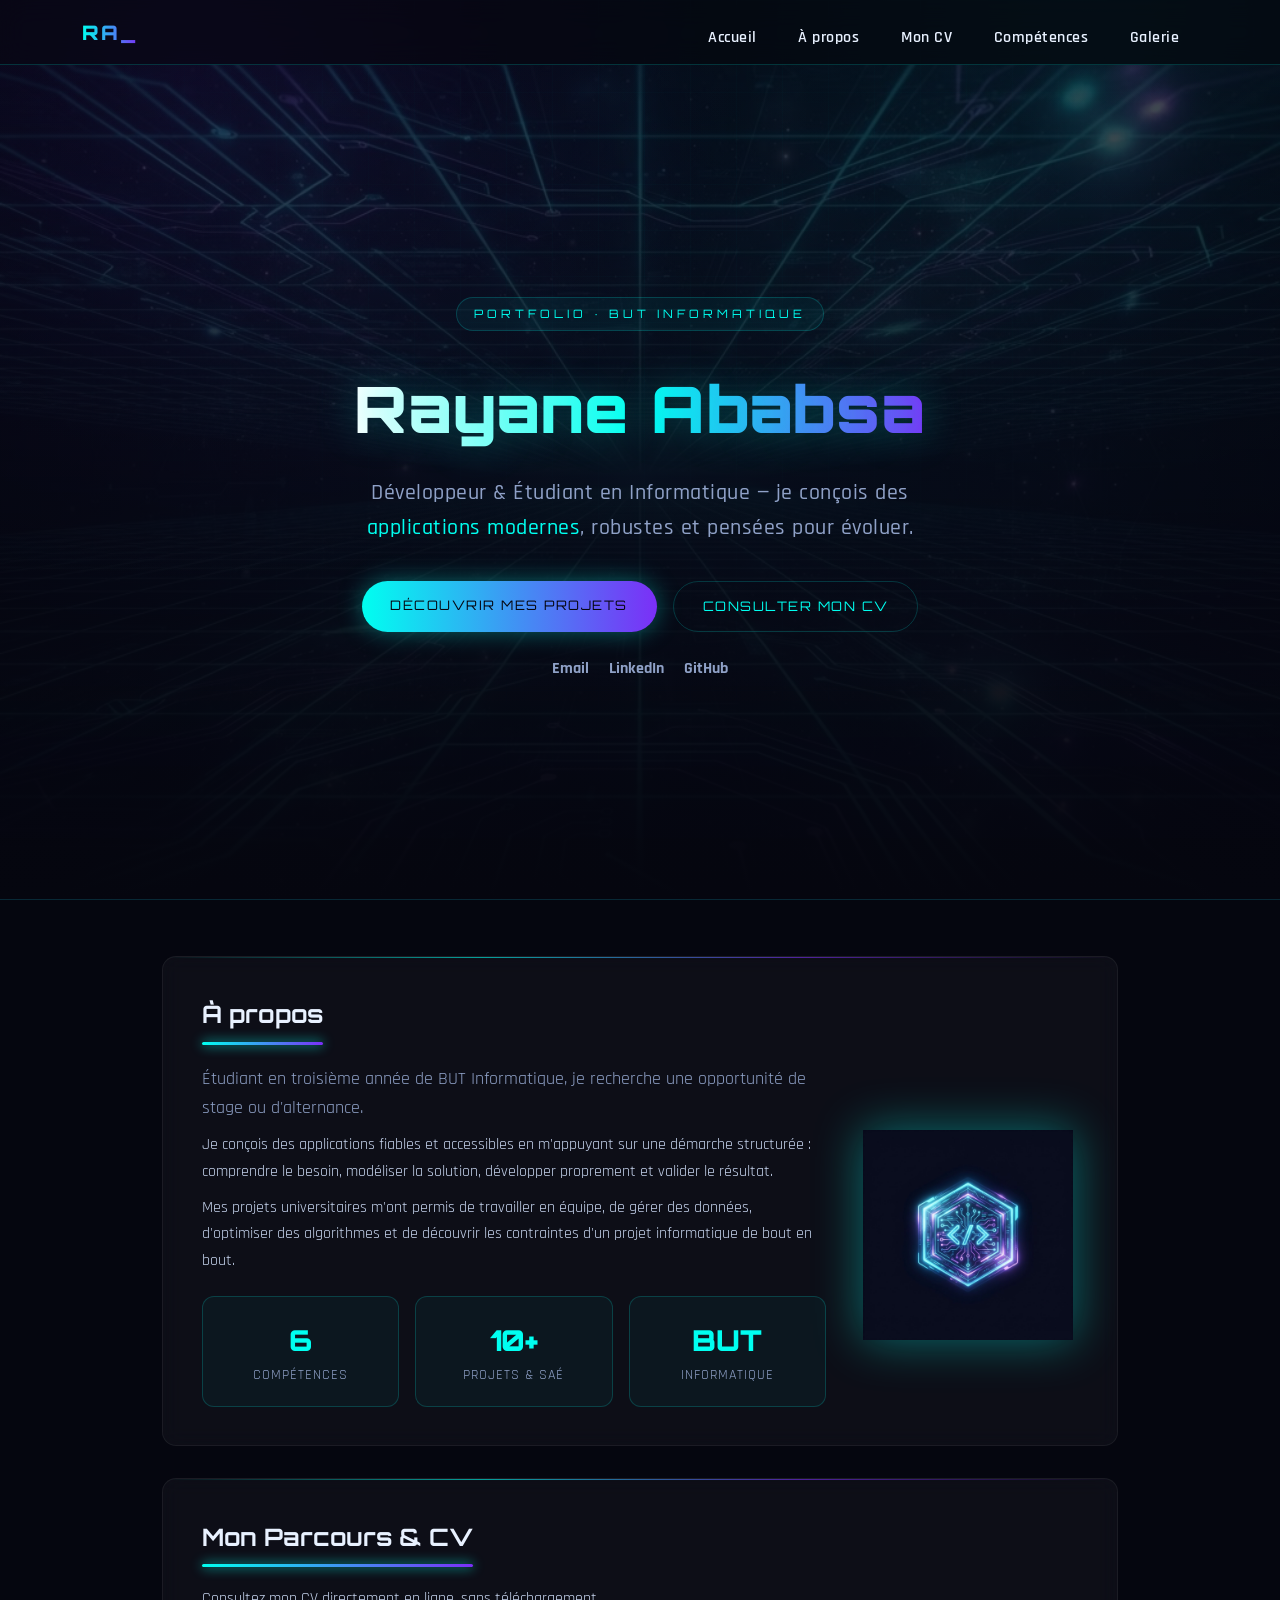
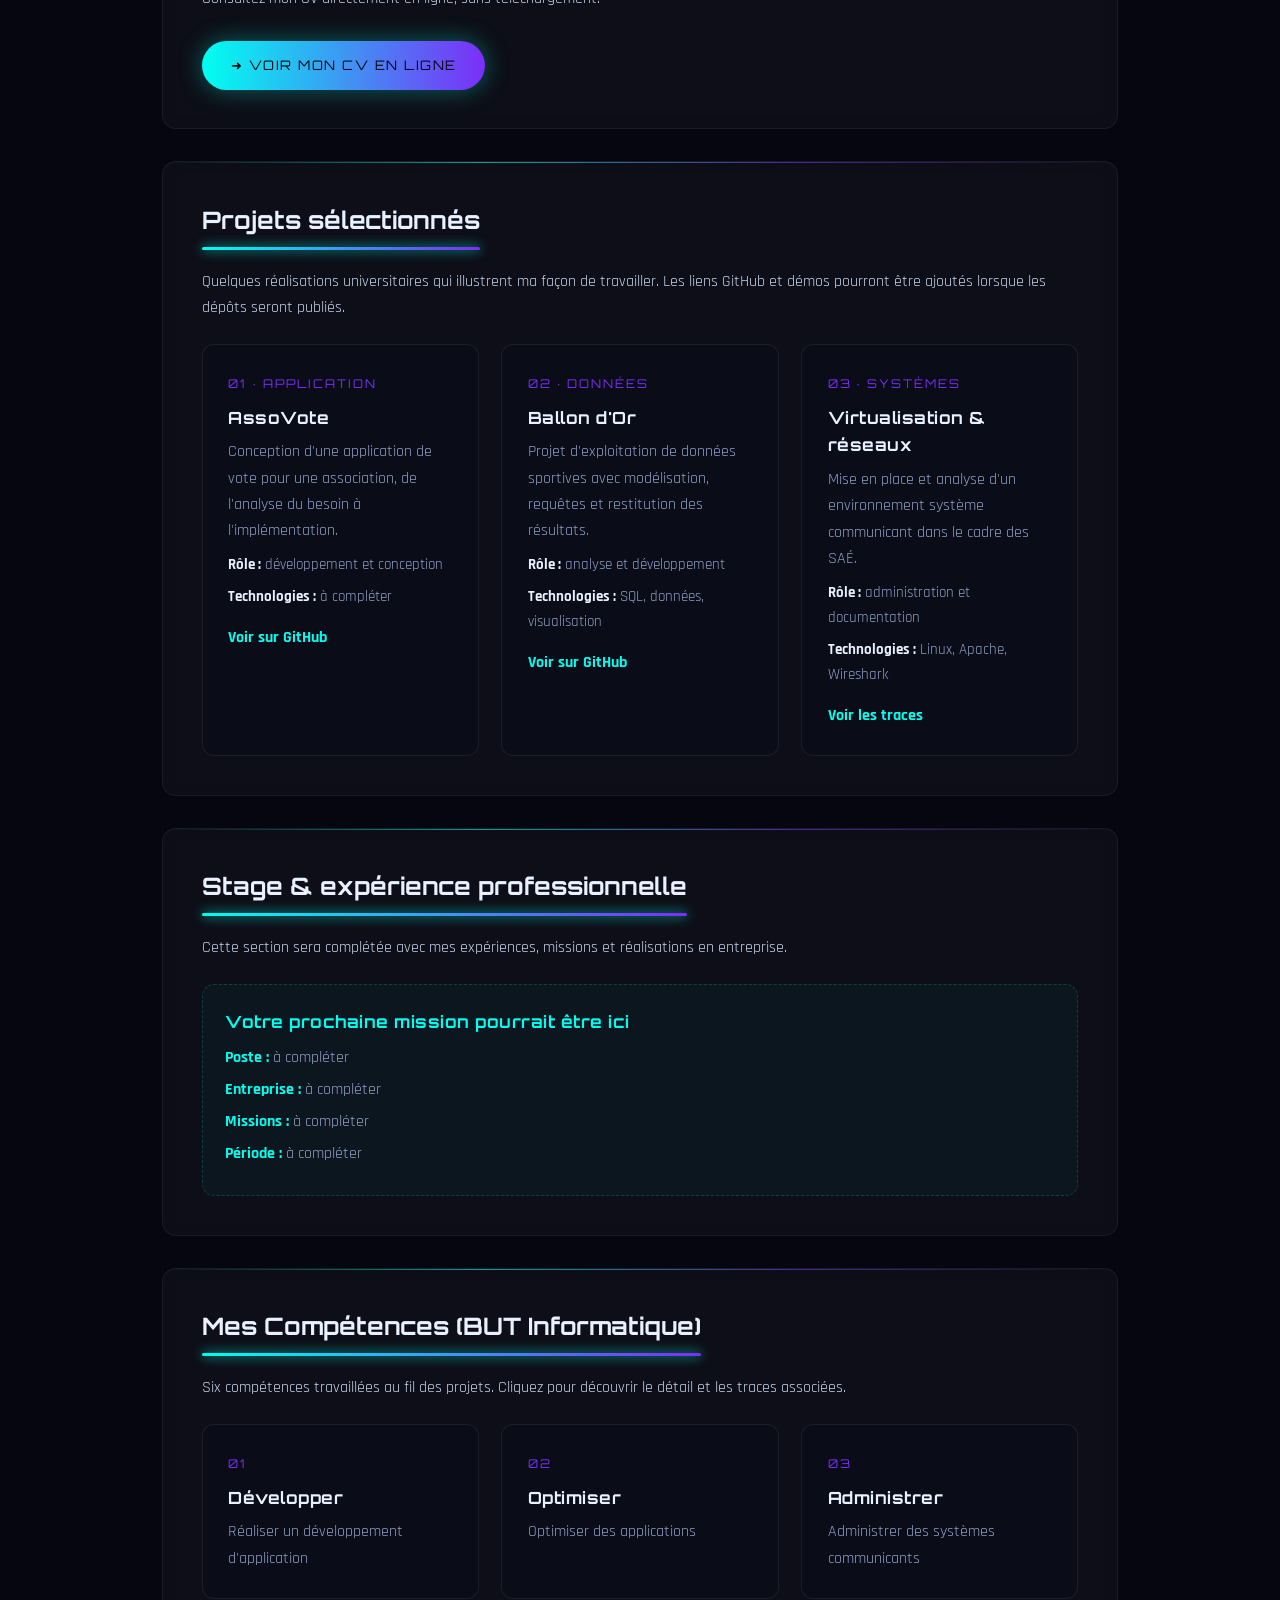
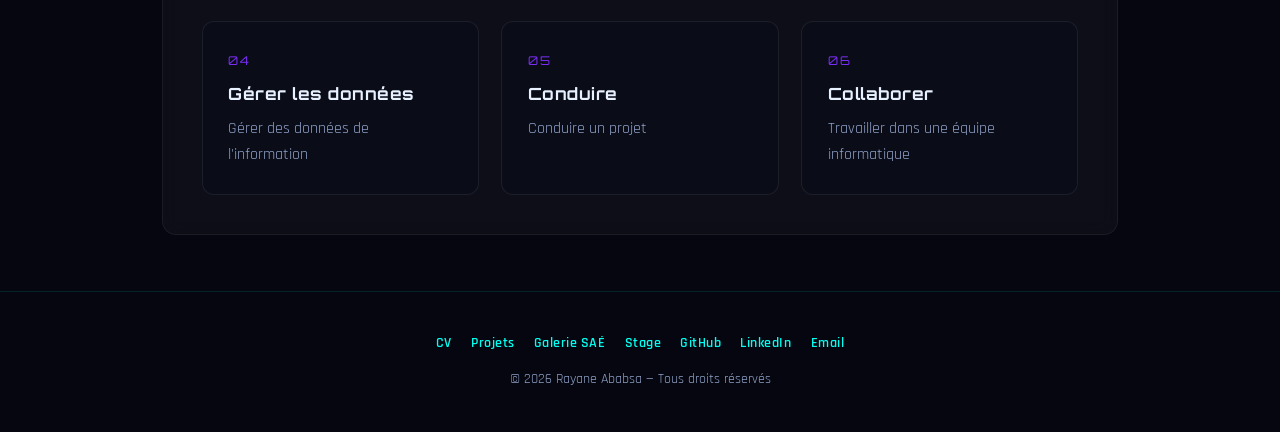
==== commit b3741173: "Add recruiter-focused portfolio sections" ====
--- a/index.html
+++ b/index.html
@@ -45,8 +45,13 @@
         <h1>Rayane Ababsa</h1>
         <p class="subtitle">Développeur &amp; Étudiant en Informatique — je conçois des <span class="accent">applications modernes</span>, robustes et pensées pour évoluer.</p>
         <div class="hero-cta">
-            <a href="#competences" class="btn btn-primary">Voir mes compétences</a>
+            <a href="#projets" class="btn btn-primary">Découvrir mes projets</a>
             <a href="cv.html" class="btn btn-ghost">Consulter mon CV</a>
+        </div>
+        <div class="contact-links" aria-label="Liens de contact">
+            <a href="mailto:rayaneababsa.pro.57@gmail.com">Email</a>
+            <a href="https://www.linkedin.com/in/rayane-ababsa-044199301" target="_blank" rel="noopener noreferrer">LinkedIn</a>
+            <a href="https://github.com/raracodkebab" target="_blank" rel="noopener noreferrer">GitHub</a>
         </div>
     </header>
 
@@ -56,9 +61,9 @@
             <h2>À propos</h2>
             <div class="about-flex">
                 <div class="about-text">
-                    <p class="lead">Bienvenue sur mon portfolio.</p>
-                    <p>Je suis étudiant en informatique (BUT Informatique), passionné par le développement d'applications, la conception logicielle et les technologies modernes. J'aime transformer un besoin concret en une solution technique claire, maintenable et agréable à utiliser.</p>
-                    <p>À travers mes projets et SAÉ, j'ai appris que réussir un développement ne se limite pas à écrire du code : cela commence par la compréhension du besoin, la conception d'une architecture solide et la validation par les tests.</p>
+                    <p class="lead">Étudiant en troisième année de BUT Informatique, je recherche une opportunité de stage ou d'alternance.</p>
+                    <p>Je conçois des applications fiables et accessibles en m'appuyant sur une démarche structurée : comprendre le besoin, modéliser la solution, développer proprement et valider le résultat.</p>
+                    <p>Mes projets universitaires m'ont permis de travailler en équipe, de gérer des données, d'optimiser des algorithmes et de découvrir les contraintes d'un projet informatique de bout en bout.</p>
                     <div class="stats">
                         <div class="stat"><div class="num">6</div><div class="lbl">Compétences</div></div>
                         <div class="stat"><div class="num">10+</div><div class="lbl">Projets &amp; SAÉ</div></div>
@@ -75,6 +80,49 @@
             <h2>Mon Parcours &amp; CV</h2>
             <p>Consultez mon CV directement en ligne, sans téléchargement.</p>
             <a href="cv.html" class="btn btn-primary" style="margin-top:1.2rem;">➜ Voir mon CV en ligne</a>
+        </section>
+
+        <section id="projets" class="reveal">
+            <h2>Projets sélectionnés</h2>
+            <p>Quelques réalisations universitaires qui illustrent ma façon de travailler. Les liens GitHub et démos pourront être ajoutés lorsque les dépôts seront publiés.</p>
+            <div class="projects-grid">
+                <article class="project-card project-detail">
+                    <span class="num-tag">01 · APPLICATION</span>
+                    <h3>AssoVote</h3>
+                    <p>Conception d'une application de vote pour une association, de l'analyse du besoin à l'implémentation.</p>
+                    <div class="project-meta"><strong>Rôle :</strong> développement et conception</div>
+                    <div class="project-meta"><strong>Technologies :</strong> à compléter</div>
+                    <a class="project-link" href="https://github.com/raracodkebab" target="_blank" rel="noopener noreferrer">Voir sur GitHub</a>
+                </article>
+                <article class="project-card project-detail">
+                    <span class="num-tag">02 · DONNÉES</span>
+                    <h3>Ballon d'Or</h3>
+                    <p>Projet d'exploitation de données sportives avec modélisation, requêtes et restitution des résultats.</p>
+                    <div class="project-meta"><strong>Rôle :</strong> analyse et développement</div>
+                    <div class="project-meta"><strong>Technologies :</strong> SQL, données, visualisation</div>
+                    <a class="project-link" href="https://github.com/raracodkebab" target="_blank" rel="noopener noreferrer">Voir sur GitHub</a>
+                </article>
+                <article class="project-card project-detail">
+                    <span class="num-tag">03 · SYSTÈMES</span>
+                    <h3>Virtualisation &amp; réseaux</h3>
+                    <p>Mise en place et analyse d'un environnement système communicant dans le cadre des SAÉ.</p>
+                    <div class="project-meta"><strong>Rôle :</strong> administration et documentation</div>
+                    <div class="project-meta"><strong>Technologies :</strong> Linux, Apache, Wireshark</div>
+                    <a class="project-link" href="trace.html#competence3">Voir les traces</a>
+                </article>
+            </div>
+        </section>
+
+        <section id="stage" class="reveal">
+            <h2>Stage &amp; expérience professionnelle</h2>
+            <p>Cette section sera complétée avec mes expériences, missions et réalisations en entreprise.</p>
+            <div class="stage-placeholder">
+                <h3>Votre prochaine mission pourrait être ici</h3>
+                <p><strong>Poste :</strong> à compléter</p>
+                <p><strong>Entreprise :</strong> à compléter</p>
+                <p><strong>Missions :</strong> à compléter</p>
+                <p><strong>Période :</strong> à compléter</p>
+            </div>
         </section>
 
         <section id="competences" class="reveal">
@@ -120,8 +168,12 @@
     <footer>
         <div class="socials">
             <a href="cv.html">CV</a>
+            <a href="#projets">Projets</a>
             <a href="trace.html">Galerie SAÉ</a>
-            <a href="#competences">Compétences</a>
+            <a href="#stage">Stage</a>
+            <a href="https://github.com/raracodkebab" target="_blank" rel="noopener noreferrer">GitHub</a>
+            <a href="https://www.linkedin.com/in/rayane-ababsa-044199301" target="_blank" rel="noopener noreferrer">LinkedIn</a>
+            <a href="mailto:rayaneababsa.pro.57@gmail.com">Email</a>
         </div>
         <p>&copy; 2026 Rayane Ababsa — Tous droits réservés</p>
     </footer>
--- a/style.css
+++ b/style.css
@@ -425,6 +425,17 @@
     margin: 0.4rem 0 0.5rem;
 }
 .project-card p { color: var(--muted); margin: 0; }
+.project-detail { min-height: 270px; }
+.project-meta { color: var(--muted); font-size: 0.95rem; margin-top: 0.45rem; }
+.project-meta strong { color: var(--text); }
+.project-link { display: inline-block; margin-top: 1rem; font-weight: 700; text-decoration: none; }
+.project-link:hover { text-shadow: 0 0 12px var(--cyan); }
+.stage-placeholder { margin-top: 1.4rem; padding: 1.4rem; border: 1px dashed var(--panel-brd); border-radius: 12px; background: rgba(0, 255, 240, 0.035); }
+.stage-placeholder h3 { margin-top: 0; color: var(--cyan); }
+.stage-placeholder p { color: var(--muted); margin: 0.35rem 0; }
+.contact-links { display: flex; flex-wrap: wrap; justify-content: center; gap: 1.25rem; margin-top: 1.5rem; }
+.contact-links a { color: var(--muted); font-weight: 700; text-decoration: none; }
+.contact-links a:hover { color: var(--cyan); }
 
 /* ================= GALLERY (trace.html) ================= */
 .images-grid {
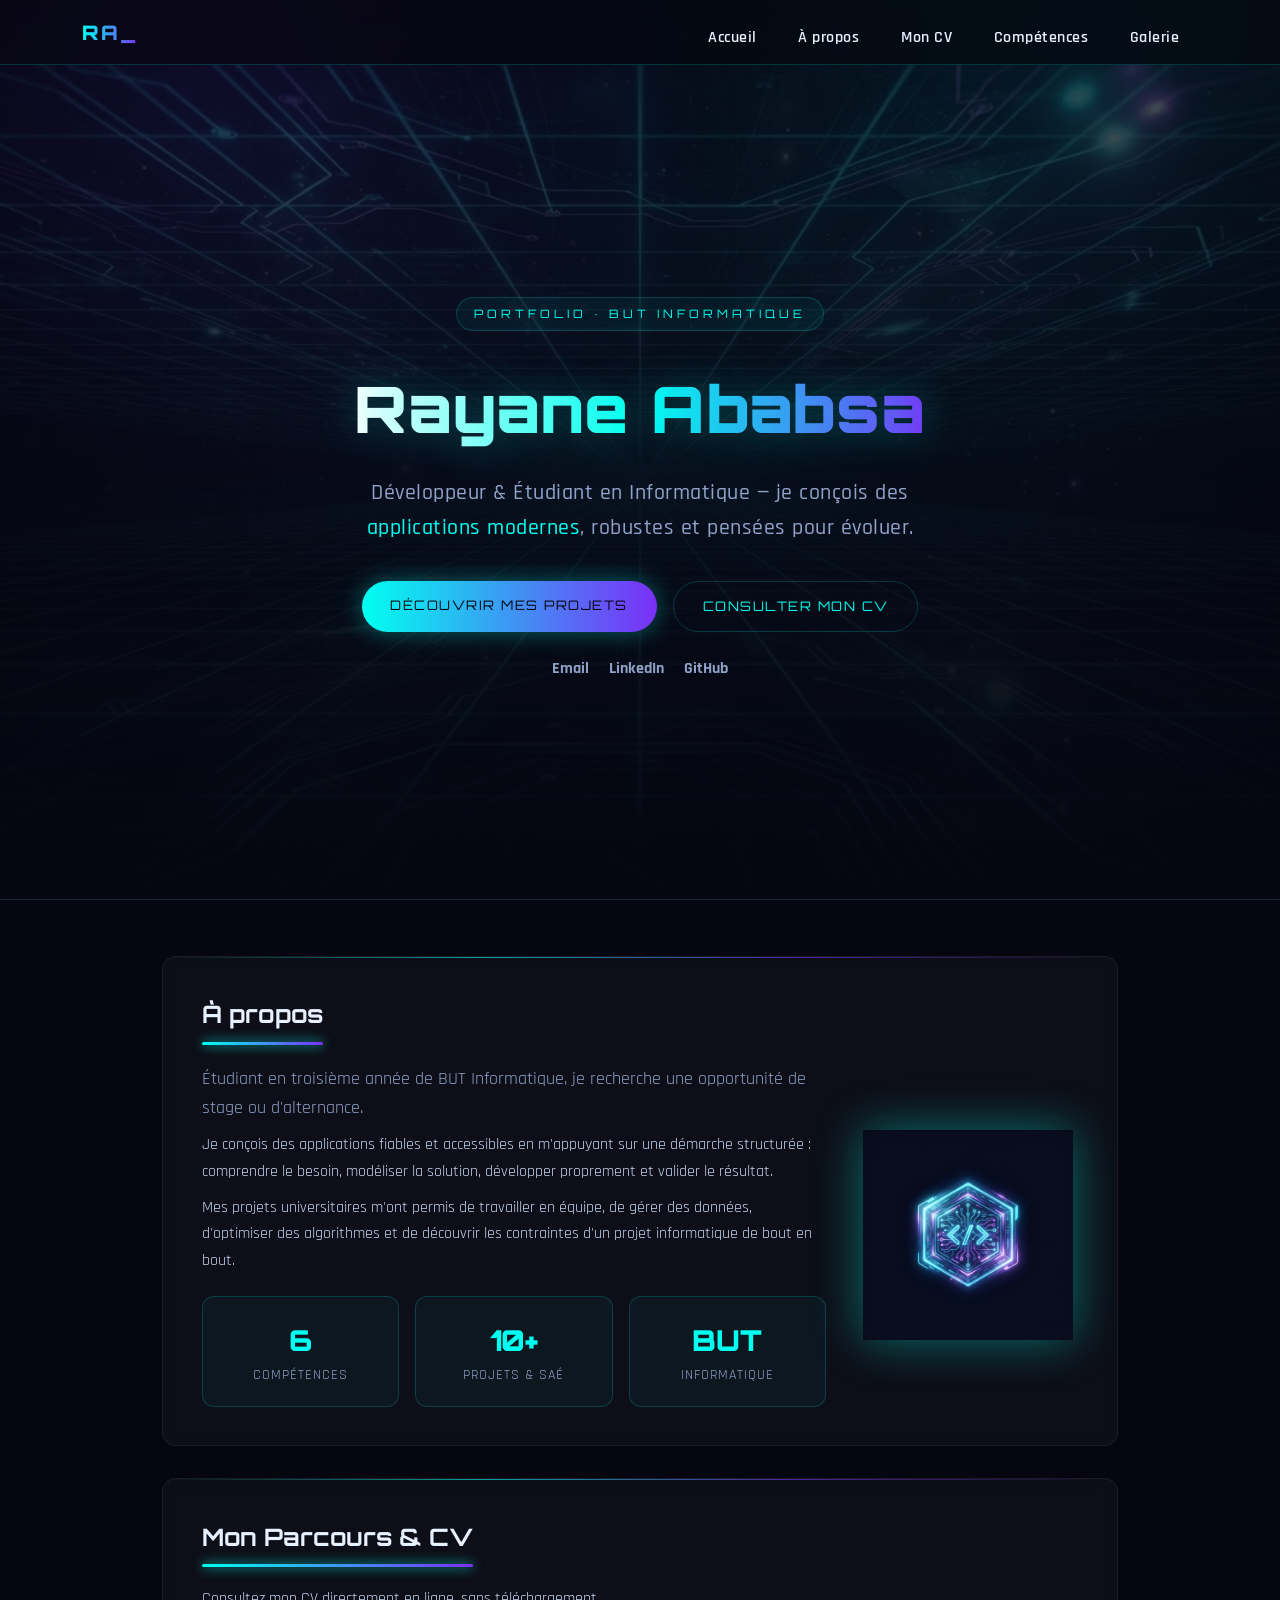
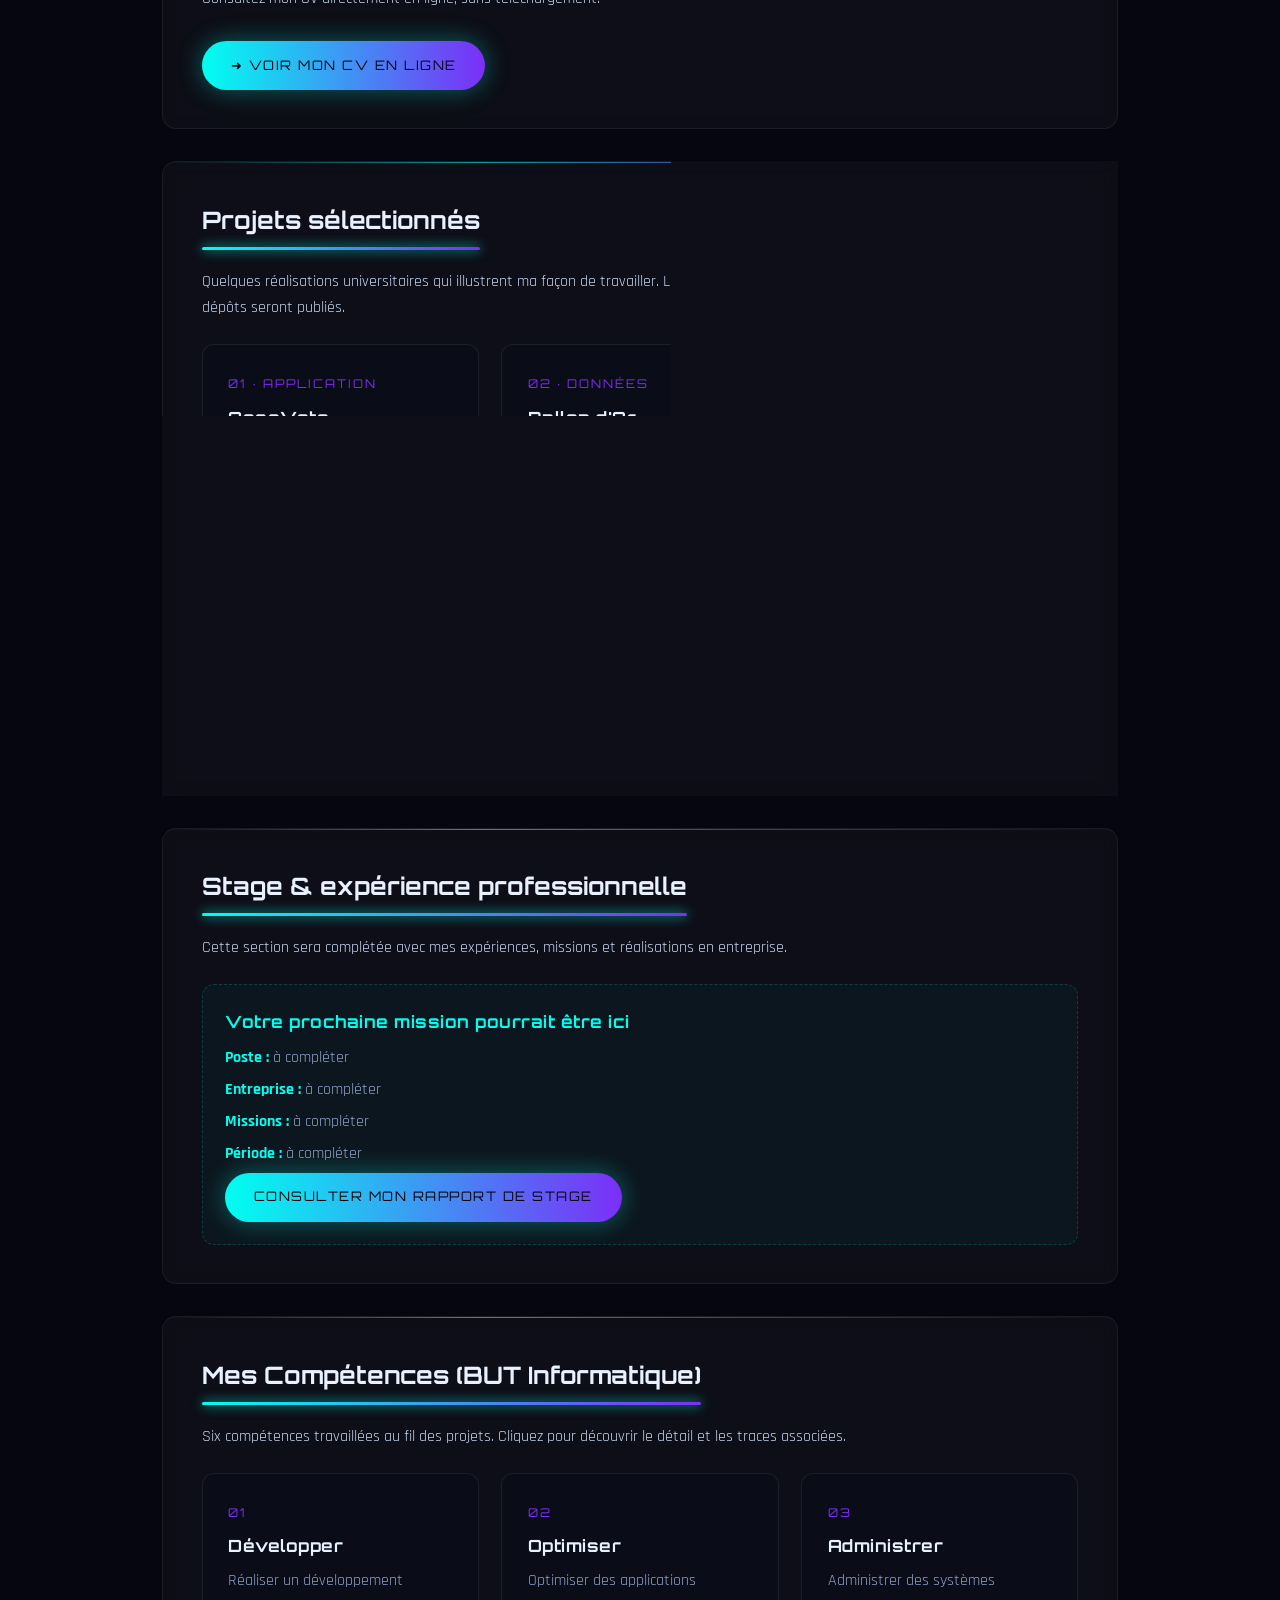
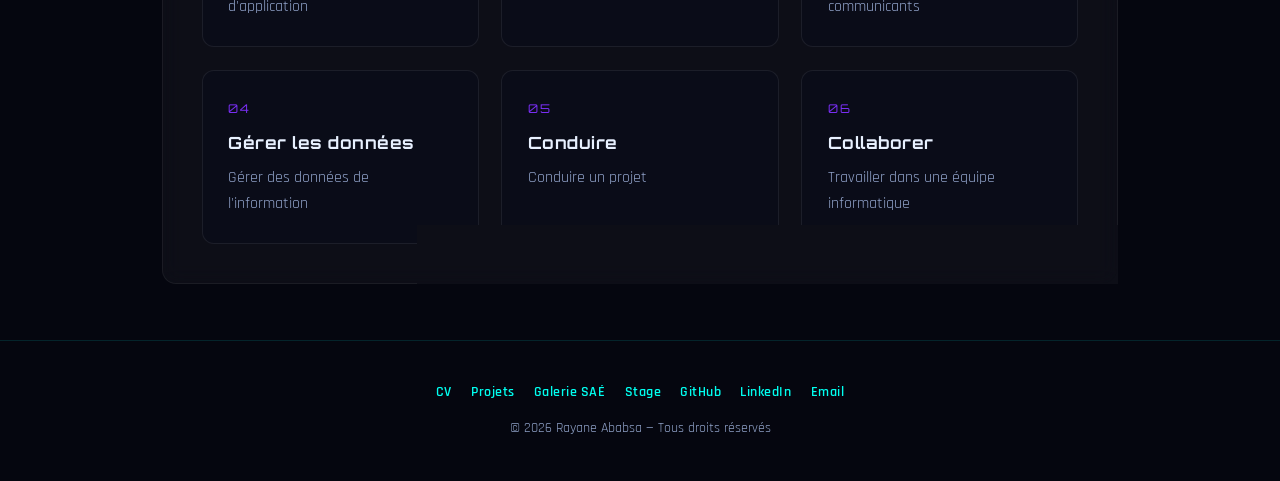
==== commit d63f3989: "Add stage report link" ====
--- a/index.html
+++ b/index.html
@@ -122,6 +122,7 @@
                 <p><strong>Entreprise :</strong> à compléter</p>
                 <p><strong>Missions :</strong> à compléter</p>
                 <p><strong>Période :</strong> à compléter</p>
+                <a class="btn btn-primary" href="Rapport%20de%20Stage%20rayane%20ababsa.pdf" target="_blank" rel="noopener noreferrer">Consulter mon rapport de stage</a>
             </div>
         </section>
 
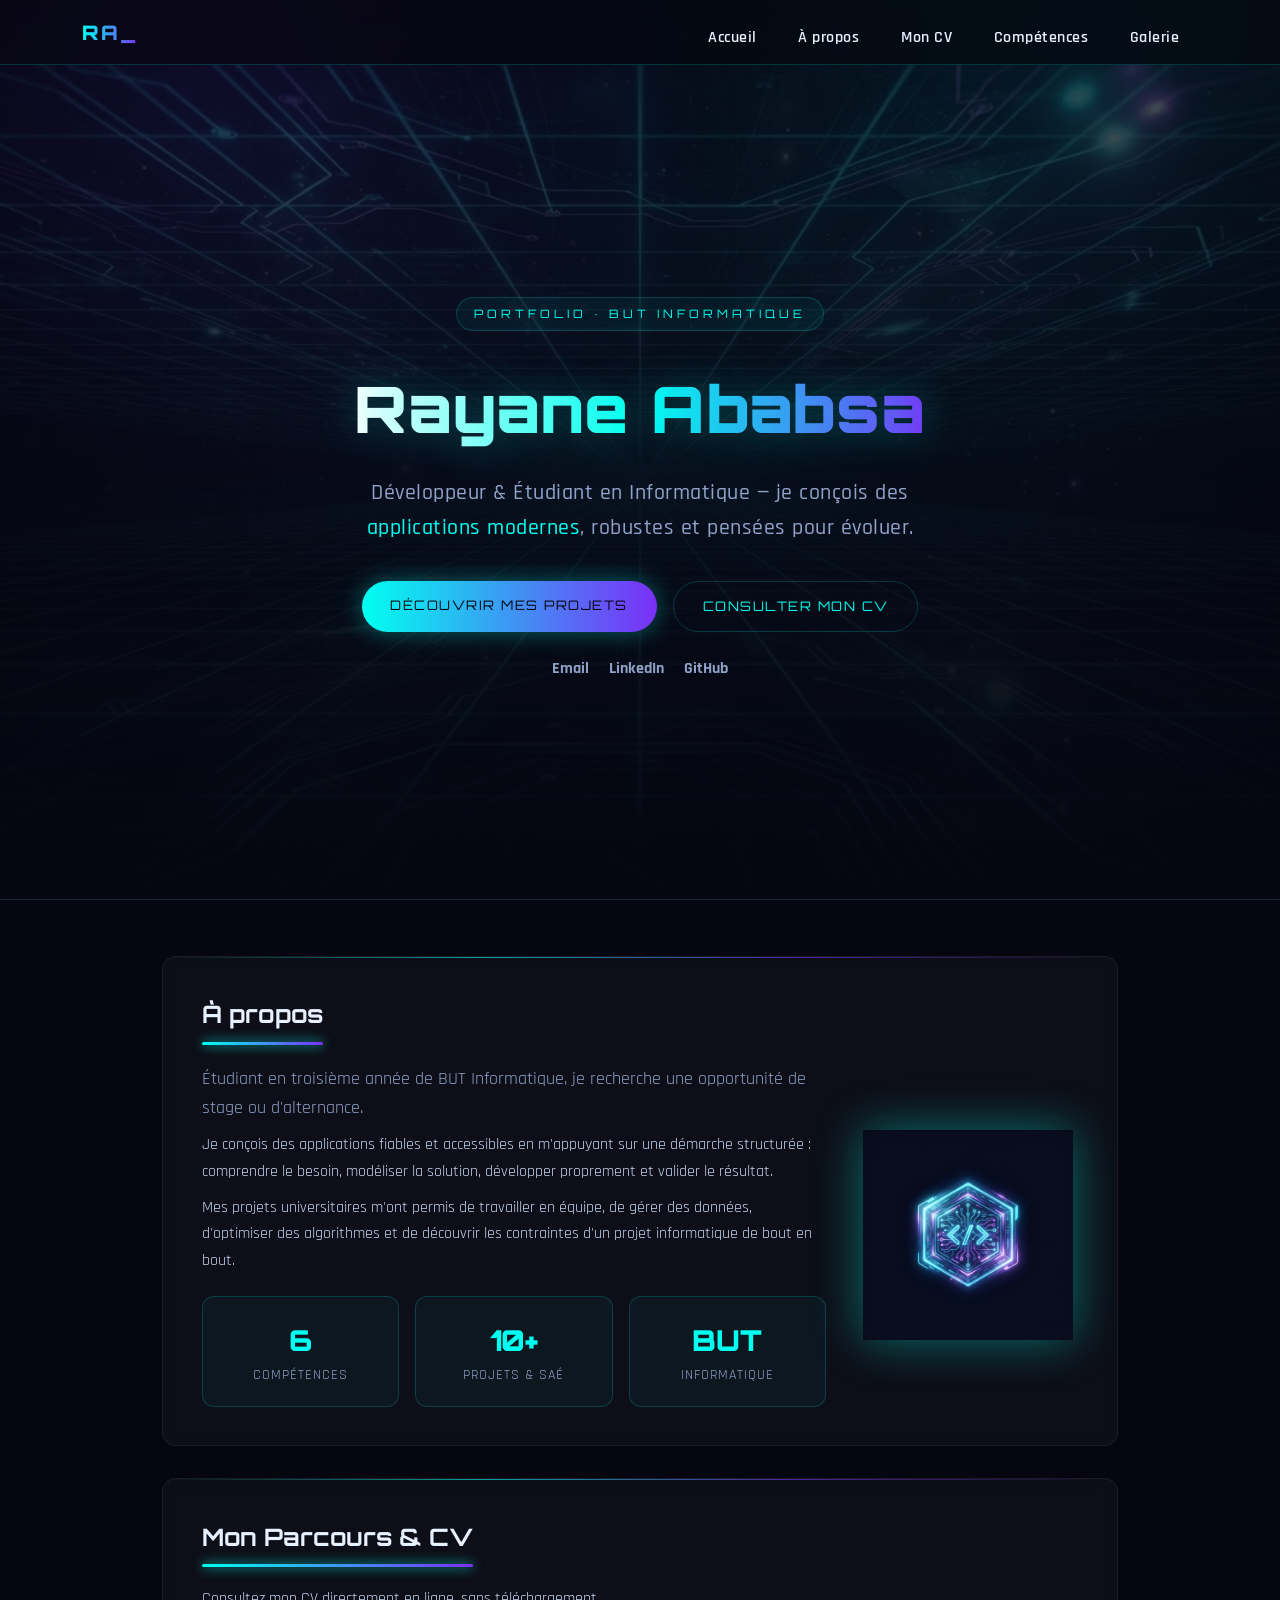
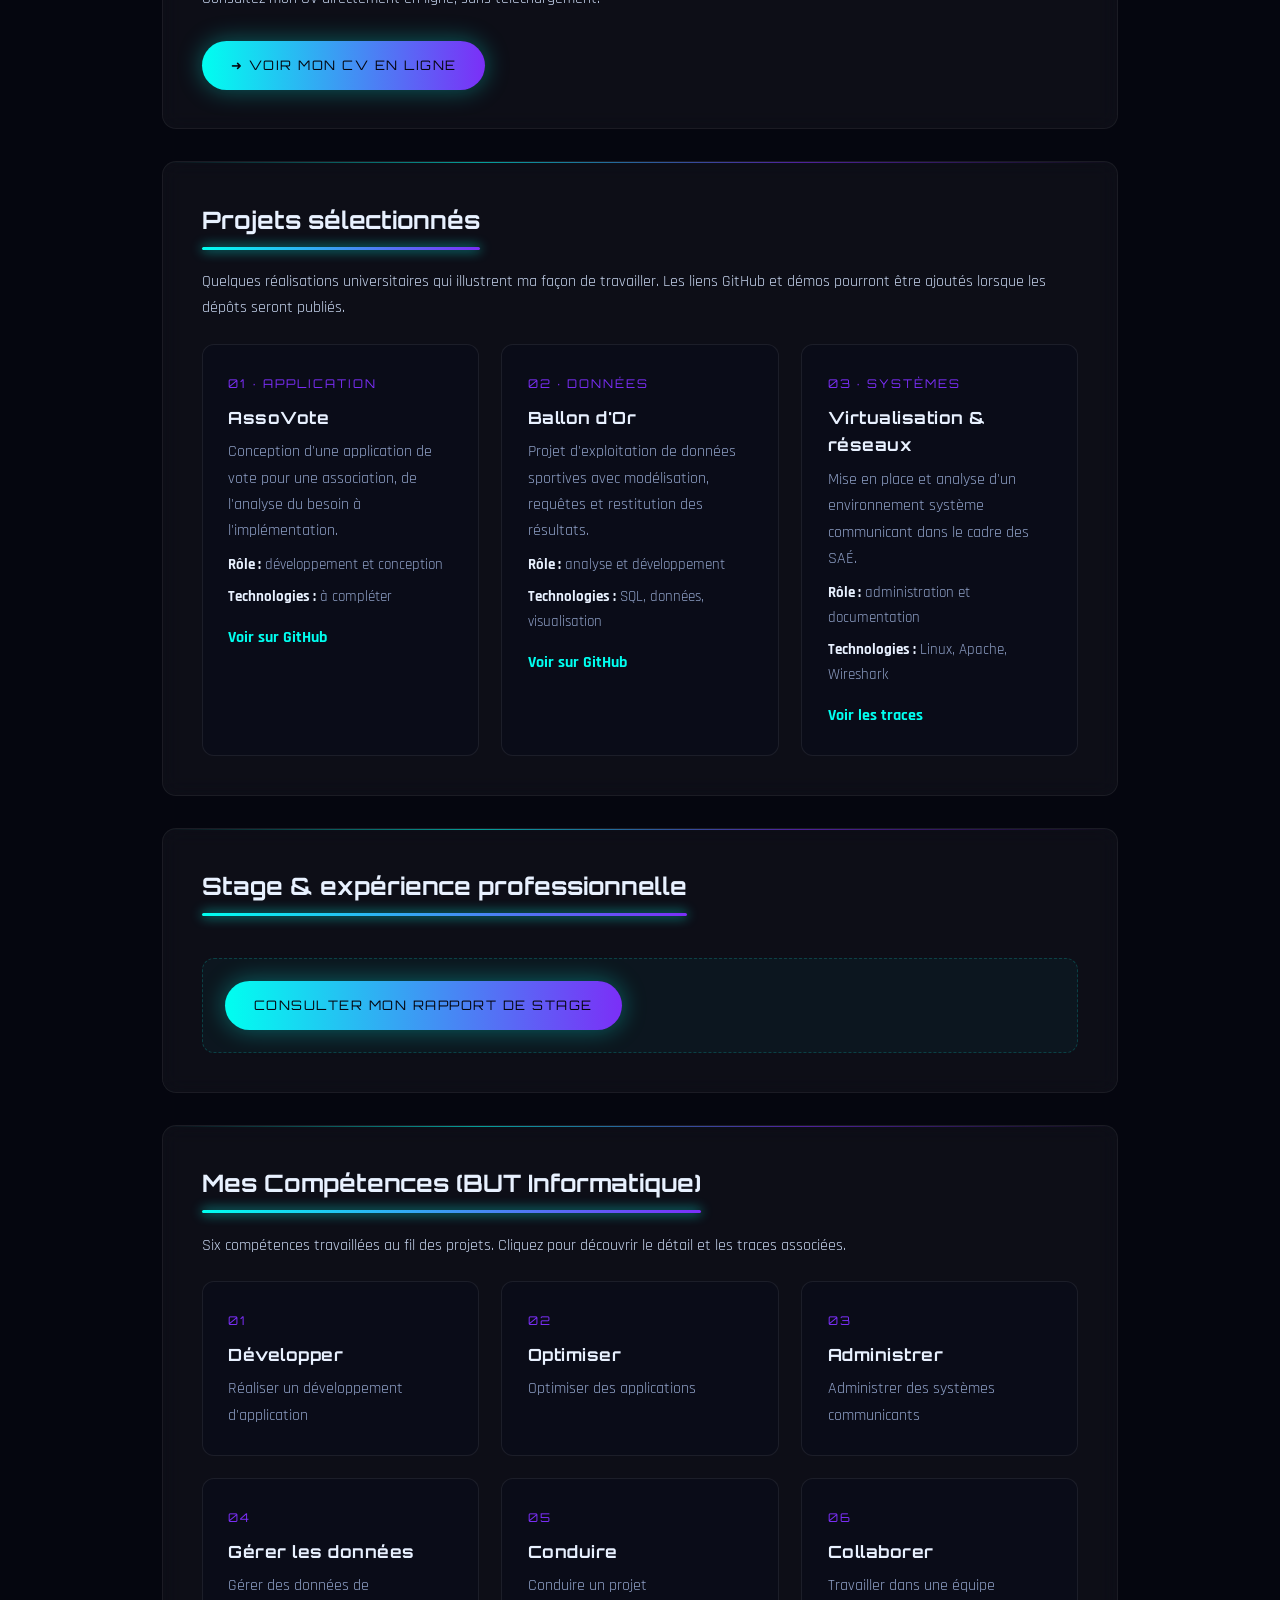
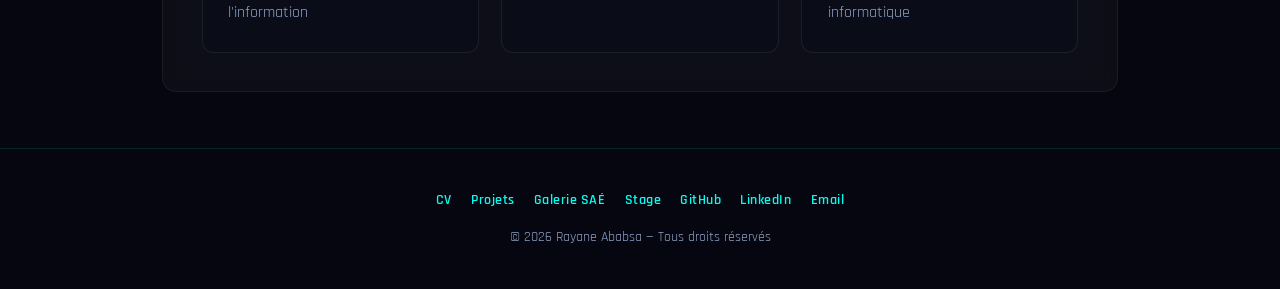
==== commit fe58822c: "Simplify stage section to report button" ====
--- a/index.html
+++ b/index.html
@@ -115,13 +115,7 @@
 
         <section id="stage" class="reveal">
             <h2>Stage &amp; expérience professionnelle</h2>
-            <p>Cette section sera complétée avec mes expériences, missions et réalisations en entreprise.</p>
             <div class="stage-placeholder">
-                <h3>Votre prochaine mission pourrait être ici</h3>
-                <p><strong>Poste :</strong> à compléter</p>
-                <p><strong>Entreprise :</strong> à compléter</p>
-                <p><strong>Missions :</strong> à compléter</p>
-                <p><strong>Période :</strong> à compléter</p>
                 <a class="btn btn-primary" href="Rapport%20de%20Stage%20rayane%20ababsa.pdf" target="_blank" rel="noopener noreferrer">Consulter mon rapport de stage</a>
             </div>
         </section>
